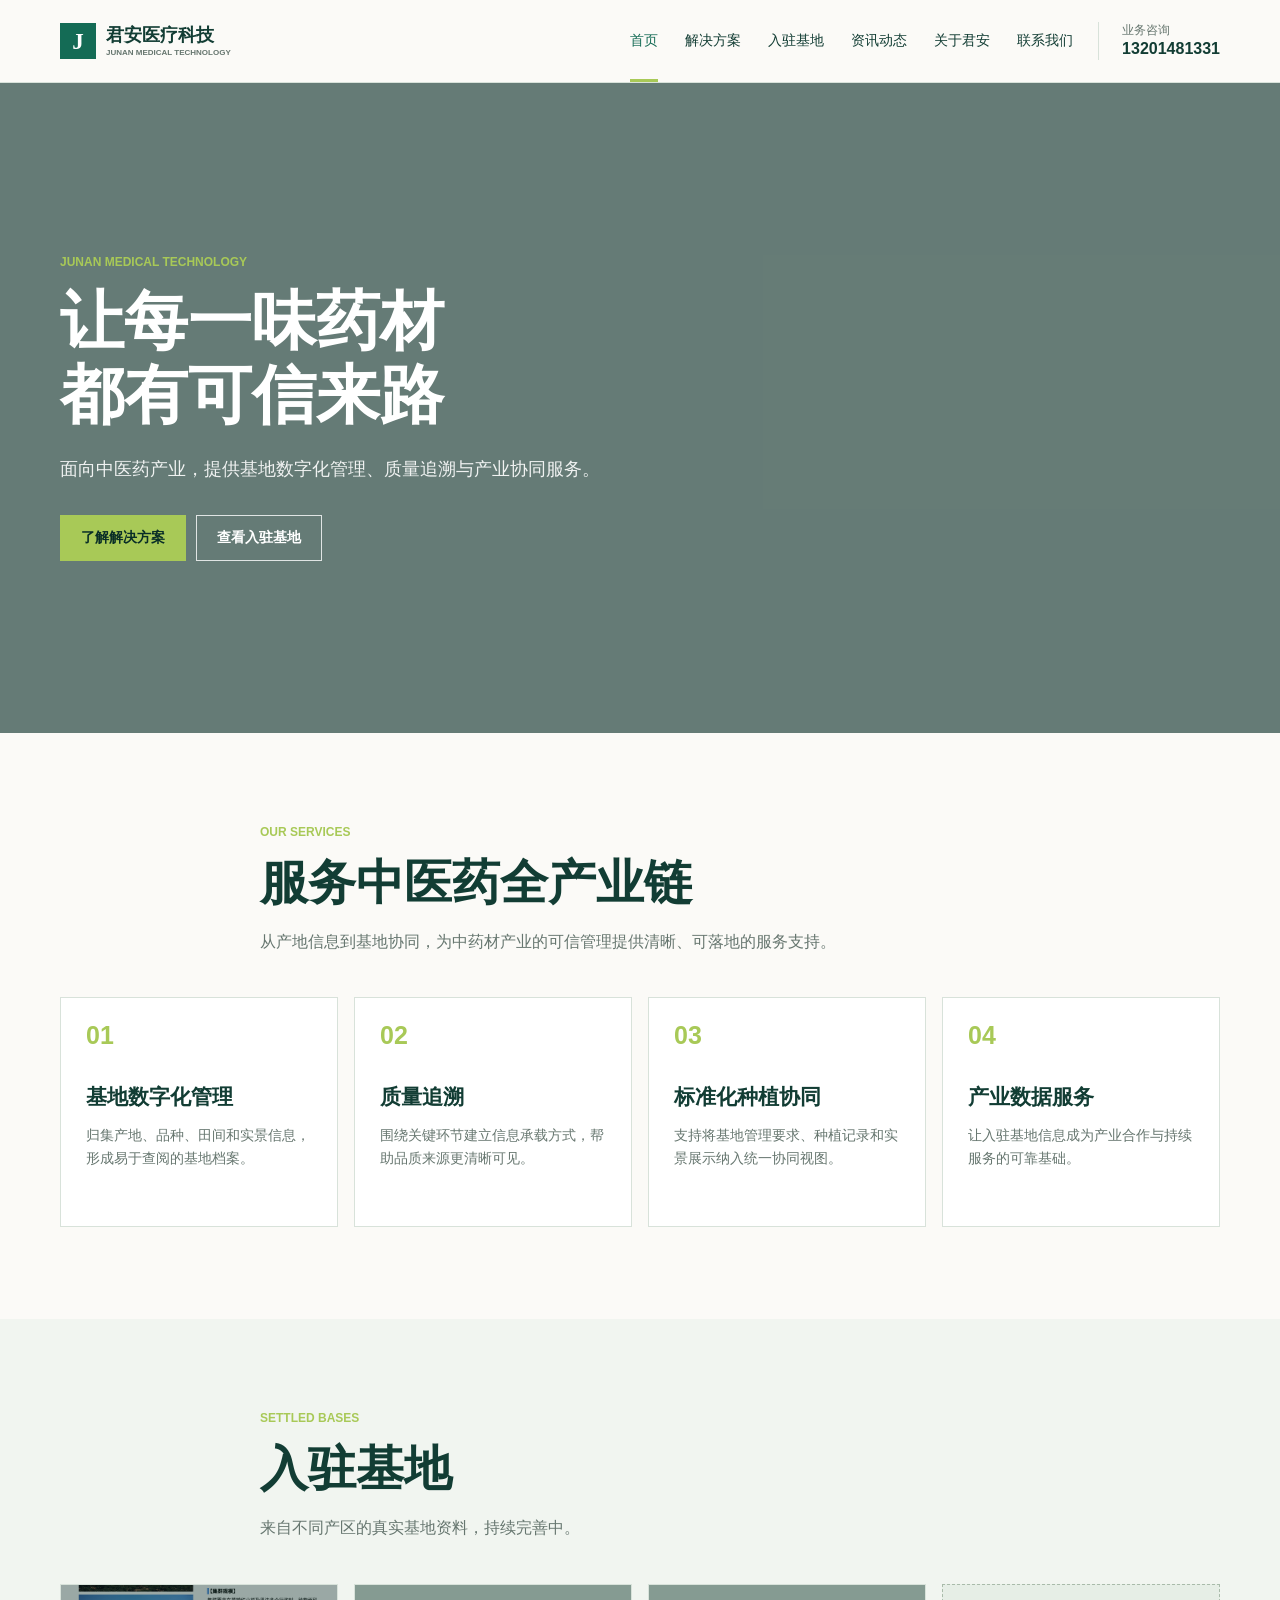
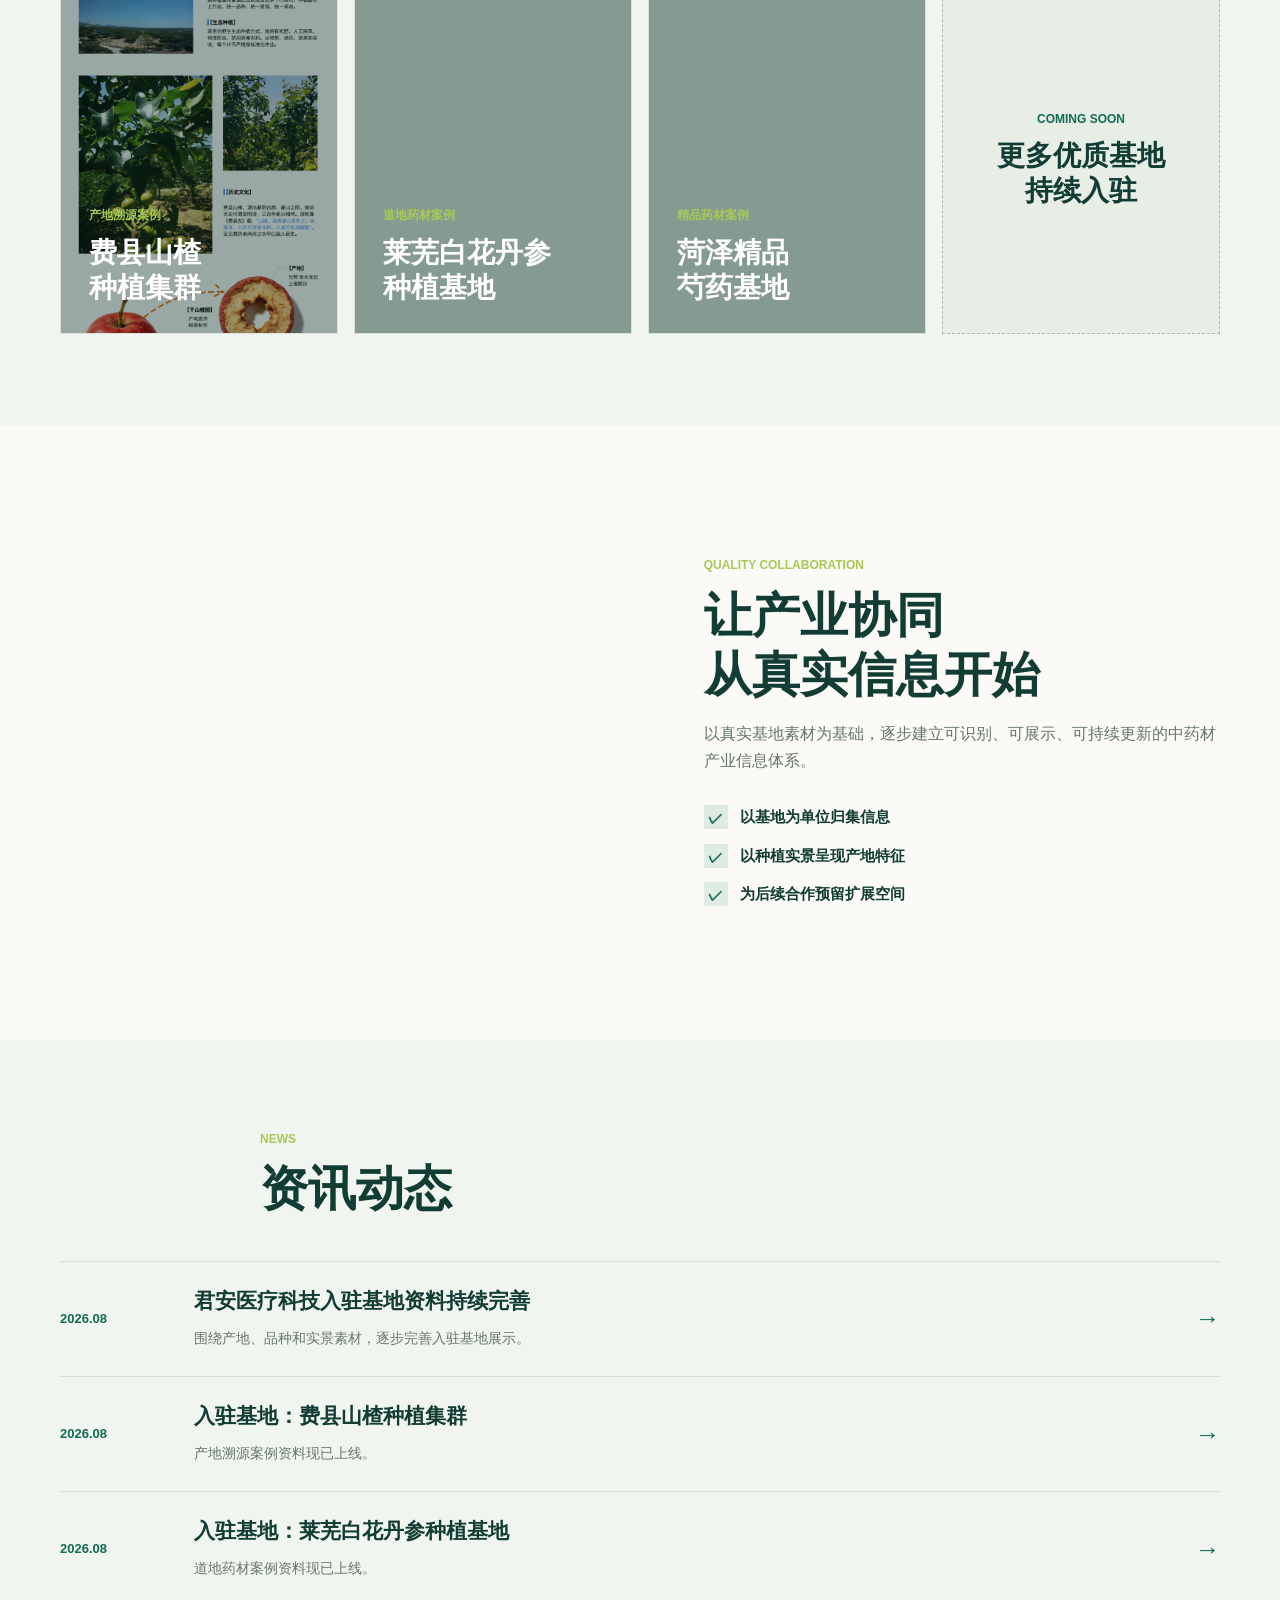
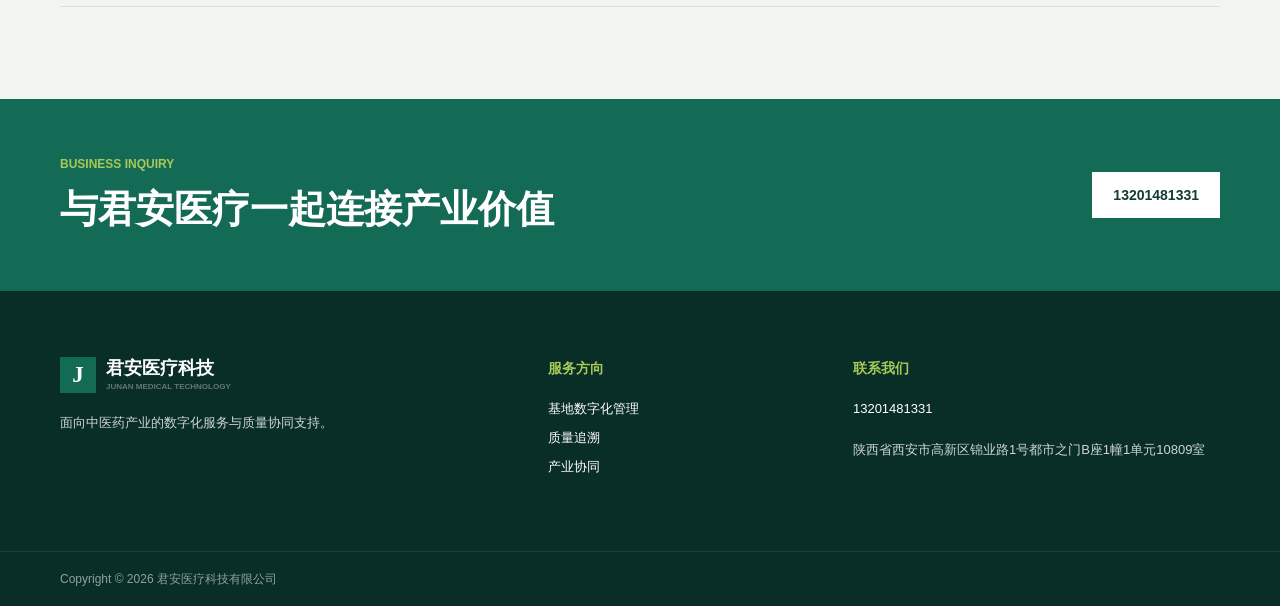
==== index.html @ c00c2ddc "feat: add Junan medical technology website source" ====
<!doctype html><html lang="zh-CN"><head><meta charset="UTF-8"><meta name="viewport" content="width=device-width, initial-scale=1.0"><meta name="description" content="君安医疗科技有限公司，面向中医药产业的数字化服务与质量协同支持。"><title>君安医疗科技有限公司</title><link rel="stylesheet" href="assets/styles.css"><script src="assets/app.js" defer></script></head><body data-page="home"><div data-site-header></div><main><section class="hero"><div class="image-shade"></div><div class="shell hero-content"><p class="eyebrow">JUNAN MEDICAL TECHNOLOGY</p><h1>让每一味药材<br>都有可信来路</h1><p>面向中医药产业，提供基地数字化管理、质量追溯与产业协同服务。</p><a class="button button-primary" href="solutions.html">了解解决方案</a><a class="button button-outline" href="bases.html">查看入驻基地</a></div></section><section class="section"><div class="shell section-heading"><p class="eyebrow">OUR SERVICES</p><h2>服务中医药全产业链</h2><p>从产地信息到基地协同，为中药材产业的可信管理提供清晰、可落地的服务支持。</p></div><div class="shell service-grid"><article class="service-card"><span class="service-number">01</span><h3>基地数字化管理</h3><p>归集产地、品种、田间和实景信息，形成易于查阅的基地档案。</p></article><article class="service-card"><span class="service-number">02</span><h3>质量追溯</h3><p>围绕关键环节建立信息承载方式，帮助品质来源更清晰可见。</p></article><article class="service-card"><span class="service-number">03</span><h3>标准化种植协同</h3><p>支持将基地管理要求、种植记录和实景展示纳入统一协同视图。</p></article><article class="service-card"><span class="service-number">04</span><h3>产业数据服务</h3><p>让入驻基地信息成为产业合作与持续服务的可靠基础。</p></article></div></section><section class="section section-alt"><div class="shell section-heading"><p class="eyebrow">SETTLED BASES</p><h2>入驻基地</h2><p>来自不同产区的真实基地资料，持续完善中。</p></div><div class="shell base-grid"><a class="base-card has-image shanzha" data-base="shanzha" href="base-detail.html?base=shanzha" style="background-image:url('assets/images/shanzha-base.png')"><div class="base-card-content"><p>产地溯源案例</p><h3>费县山楂<br>种植集群</h3></div></a><a class="base-card has-image danshen" data-base="danshen" href="base-detail.html?base=danshen" style="background-image:url('assets/images/danshen-base.png')"><div class="base-card-content"><p>道地药材案例</p><h3>莱芜白花丹参<br>种植基地</h3></div></a><a class="base-card has-image" data-base="peony" href="base-detail.html?base=peony" style="background-image:url('assets/images/peony-base.jpg')"><div class="base-card-content"><p>精品药材案例</p><h3>菏泽精品<br>芍药基地</h3></div></a><a class="base-card pending" data-base="pending" href="base-detail.html?base=pending"><div class="base-card-content"><p>COMING SOON</p><h3>更多优质基地<br>持续入驻</h3></div></a></div></section><section class="section"><div class="shell split"><div class="image-block" role="img" aria-label="莱芜白花丹参种植基地实景"></div><div class="split-content"><p class="eyebrow">QUALITY COLLABORATION</p><h2>让产业协同<br>从真实信息开始</h2><p>以真实基地素材为基础，逐步建立可识别、可展示、可持续更新的中药材产业信息体系。</p><ul class="check-list"><li>以基地为单位归集信息</li><li>以种植实景呈现产地特征</li><li>为后续合作预留扩展空间</li></ul></div></div></section><section class="section section-alt"><div class="shell section-heading"><p class="eyebrow">NEWS</p><h2>资讯动态</h2></div><div class="shell news-list"><a class="news-item" href="news.html"><time class="news-date">2026.08</time><div><h3>君安医疗科技入驻基地资料持续完善</h3><p>围绕产地、品种和实景素材，逐步完善入驻基地展示。</p></div><span class="arrow-link">→</span></a><a class="news-item" href="news.html"><time class="news-date">2026.08</time><div><h3>入驻基地：费县山楂种植集群</h3><p>产地溯源案例资料现已上线。</p></div><span class="arrow-link">→</span></a><a class="news-item" href="news.html"><time class="news-date">2026.08</time><div><h3>入驻基地：莱芜白花丹参种植基地</h3><p>道地药材案例资料现已上线。</p></div><span class="arrow-link">→</span></a></div></section><section class="consult-strip"><div class="shell"><div><p class="eyebrow">BUSINESS INQUIRY</p><h2>与君安医疗一起连接产业价值</h2></div><a class="button button-light" href="tel:13201481331">13201481331</a></div></section></main><div data-site-footer></div><button class="to-top" type="button" aria-label="回到顶部" data-to-top>↑</button></body></html>
---- assets/styles.css ----
:root {
  --ink: #123d34;
  --ink-deep: #092e27;
  --green: #146b55;
  --green-soft: #dfece3;
  --lime: #a8c957;
  --paper: #fbfaf7;
  --mist: #f1f5f0;
  --line: #d8e2da;
  --muted: #66766f;
  --white: #ffffff;
  --shell: 1160px;
}

* {
  box-sizing: border-box;
}

html {
  scroll-behavior: smooth;
}

body {
  margin: 0;
  background: var(--paper);
  color: var(--ink);
  font-family: "Microsoft YaHei", "Noto Sans SC", Arial, sans-serif;
  font-size: 16px;
  line-height: 1.7;
}

body,
button,
a {
  -webkit-font-smoothing: antialiased;
}

a {
  color: inherit;
  text-decoration: none;
}

button {
  font: inherit;
}

img {
  display: block;
  max-width: 100%;
}

.shell {
  width: min(var(--shell), calc(100% - 48px));
  margin: 0 auto;
}

.site-header {
  position: sticky;
  top: 0;
  z-index: 20;
  background: rgba(251, 250, 247, 0.97);
  border-bottom: 1px solid var(--line);
}

.header-inner {
  min-height: 82px;
  display: flex;
  align-items: center;
}

.brand {
  display: inline-flex;
  align-items: center;
  gap: 10px;
  min-width: 220px;
  color: var(--ink);
  font-size: 18px;
  font-weight: 800;
  line-height: 1.15;
}

.brand small {
  display: block;
  margin-top: 4px;
  color: var(--muted);
  font-size: 8px;
  font-weight: 700;
  line-height: 1;
}

.brand-mark {
  width: 36px;
  height: 36px;
  display: inline-grid;
  place-items: center;
  flex: 0 0 auto;
  background: var(--green);
  color: var(--white);
  font-family: Georgia, serif;
  font-size: 23px;
  line-height: 1;
}

.site-nav {
  display: flex;
  align-items: stretch;
  gap: 27px;
  margin-left: auto;
}

.site-nav a {
  position: relative;
  display: inline-flex;
  align-items: center;
  min-height: 82px;
  color: var(--ink);
  font-size: 14px;
  white-space: nowrap;
}

.site-nav a::after {
  content: "";
  position: absolute;
  right: 0;
  bottom: 0;
  left: 0;
  height: 3px;
  background: var(--lime);
  opacity: 0;
}

.site-nav a:hover,
.site-nav a.is-active {
  color: var(--green);
}

.site-nav a.is-active::after {
  opacity: 1;
}

.header-phone {
  margin-left: 25px;
  padding-left: 23px;
  border-left: 1px solid var(--line);
  color: var(--muted);
  font-size: 12px;
  line-height: 1.35;
  white-space: nowrap;
}

.header-phone strong {
  color: var(--ink);
  font-size: 16px;
}

.menu-button {
  display: none;
  width: 42px;
  height: 42px;
  margin-left: auto;
  padding: 9px;
  border: 1px solid var(--line);
  background: var(--paper);
  color: var(--ink);
  cursor: pointer;
}

.menu-button i {
  display: block;
  height: 2px;
  margin: 5px 0;
  background: currentColor;
}

.hero {
  position: relative;
  min-height: 650px;
  display: flex;
  align-items: center;
  overflow: hidden;
  background: url("images/peony-base.jpg") center / cover no-repeat;
  color: var(--white);
}

.hero::before,
.detail-hero::before {
  content: "";
  position: absolute;
  inset: 0;
  background: rgba(7, 45, 37, 0.55);
}

.image-shade {
  position: absolute;
  inset: 0;
  background: rgba(7, 45, 37, 0.14);
  pointer-events: none;
}

.hero-content,
.detail-hero-content {
  position: relative;
  z-index: 1;
}

.hero-content {
  padding: 96px 0;
}

.eyebrow {
  margin: 0 0 13px;
  color: var(--lime);
  font-size: 12px;
  font-weight: 800;
  line-height: 1.3;
}

.hero h1,
.detail-hero h1 {
  max-width: 720px;
  margin: 0;
  color: var(--white);
  font-size: clamp(42px, 5vw, 68px);
  font-weight: 800;
  line-height: 1.16;
}

.hero-content > p:not(.eyebrow),
.detail-hero-content > p:not(.eyebrow) {
  max-width: 630px;
  margin: 22px 0 30px;
  color: rgba(255, 255, 255, 0.9);
  font-size: 18px;
}

.button {
  min-height: 46px;
  display: inline-flex;
  align-items: center;
  justify-content: center;
  padding: 10px 20px;
  border: 1px solid transparent;
  font-size: 14px;
  font-weight: 700;
  line-height: 1.2;
  cursor: pointer;
  transition: transform 160ms ease, background-color 160ms ease, color 160ms ease;
}

.button + .button {
  margin-left: 10px;
}

.button:hover {
  transform: translateY(-2px);
}

.button-primary {
  background: var(--lime);
  border-color: var(--lime);
  color: var(--ink-deep);
}

.button-outline {
  border-color: rgba(255, 255, 255, 0.8);
  color: var(--white);
}

.button-outline:hover {
  background: var(--white);
  color: var(--ink);
}

.button-light {
  background: var(--white);
  color: var(--ink);
}

.section {
  padding: 92px 0;
}

.section-alt {
  background: var(--mist);
}

.section-heading {
  max-width: 760px;
  margin-bottom: 42px;
}

.section-heading h2,
.split-content h2,
.detail-grid h2,
.page-hero h1,
.contact-card h1,
.address-panel h2 {
  margin: 0;
  color: var(--ink);
  font-size: clamp(30px, 4vw, 48px);
  font-weight: 800;
  line-height: 1.22;
}

.section-heading > p:not(.eyebrow),
.split-content > p:not(.eyebrow),
.page-hero p:not(.eyebrow) {
  max-width: 680px;
  margin: 16px 0 0;
  color: var(--muted);
}

.service-grid {
  display: grid;
  grid-template-columns: repeat(4, minmax(0, 1fr));
  gap: 16px;
}

.service-card {
  min-height: 230px;
  padding: 25px;
  border: 1px solid var(--line);
  background: var(--white);
}

.service-card:hover {
  border-color: var(--green);
}

.service-number {
  display: block;
  margin-bottom: 35px;
  color: var(--lime);
  font-size: 25px;
  font-weight: 800;
  line-height: 1;
}

.service-card h3,
.news-item h3,
.solution-row h2 {
  margin: 0;
  color: var(--ink);
  font-size: 21px;
  line-height: 1.35;
}

.service-card p,
.news-item p,
.solution-row > p,
.contact-card > p,
.address-panel > p,
.value-list p {
  margin: 12px 0 0;
  color: var(--muted);
  font-size: 14px;
}

.base-grid {
  display: grid;
  grid-template-columns: repeat(4, minmax(0, 1fr));
  gap: 16px;
}

.base-grid.large {
  grid-template-columns: repeat(2, minmax(0, 1fr));
  gap: 20px;
}

.base-card {
  position: relative;
  min-height: 350px;
  display: flex;
  align-items: flex-end;
  overflow: hidden;
  border: 1px solid var(--line);
  background-color: #dce8df;
  background-position: center;
  background-size: cover;
  color: var(--white);
}

.base-card::before {
  content: "";
  position: absolute;
  inset: 0;
  background: rgba(4, 39, 31, 0.4);
  transition: background-color 160ms ease;
}

.base-card:hover::before {
  background: rgba(4, 39, 31, 0.25);
}

.base-card-content {
  position: relative;
  z-index: 1;
  width: 100%;
  padding: 28px;
}

.base-card-content p {
  margin: 0 0 9px;
  color: var(--lime);
  font-size: 12px;
  font-weight: 800;
}

.base-card-content h3 {
  max-width: 300px;
  margin: 0;
  color: var(--white);
  font-size: 28px;
  line-height: 1.25;
}

.base-card-content .meta {
  margin-top: 12px;
  color: rgba(255, 255, 255, 0.82);
  font-size: 13px;
  font-weight: 400;
}

.base-card.pending {
  align-items: center;
  justify-content: center;
  min-height: 350px;
  border: 1px dashed #a9bbaa;
  background: #e6eee6;
  color: var(--ink);
}

.base-card.pending::before {
  display: none;
}

.base-card.pending .base-card-content {
  text-align: center;
}

.base-card.pending .base-card-content h3 {
  color: var(--ink);
}

.base-card.pending .base-card-content p {
  color: var(--green);
}

.split {
  display: grid;
  grid-template-columns: minmax(0, 1fr) minmax(0, 0.9fr);
  gap: 70px;
  align-items: center;
}

.image-block {
  min-height: 430px;
  background: url("images/danshen-base.png") center / cover no-repeat;
}

.split-content {
  max-width: 520px;
}

.check-list {
  display: grid;
  gap: 13px;
  margin: 30px 0 0;
  padding: 0;
  list-style: none;
  color: var(--ink);
  font-size: 15px;
  font-weight: 700;
}

.check-list li {
  display: flex;
  align-items: center;
  gap: 12px;
}

.check-list li::before {
  content: "✓";
  width: 24px;
  height: 24px;
  display: inline-grid;
  place-items: center;
  flex: 0 0 auto;
  background: var(--green-soft);
  color: var(--green);
  font-weight: 800;
}

.news-list {
  display: grid;
}

.news-item {
  display: grid;
  grid-template-columns: 110px minmax(0, 1fr) 30px;
  gap: 24px;
  align-items: center;
  padding: 25px 0;
  border-top: 1px solid var(--line);
}

.news-item:last-child {
  border-bottom: 1px solid var(--line);
}

.news-date {
  color: var(--green);
  font-size: 13px;
  font-weight: 800;
}

.arrow-link {
  color: var(--green);
  font-size: 25px;
  line-height: 1;
  text-align: right;
}

.consult-strip {
  padding: 58px 0;
  background: var(--green);
  color: var(--white);
}

.consult-strip .shell {
  display: flex;
  align-items: center;
  justify-content: space-between;
  gap: 28px;
}

.consult-strip h2 {
  margin: 0;
  color: var(--white);
  font-size: clamp(28px, 3vw, 42px);
  line-height: 1.25;
}

.consult-strip .eyebrow {
  margin-bottom: 12px;
}

.site-footer {
  background: var(--ink-deep);
  color: rgba(255, 255, 255, 0.8);
}

.footer-grid {
  display: grid;
  grid-template-columns: 1.4fr 0.8fr 1.2fr;
  gap: 60px;
  padding: 66px 0;
}

.footer-brand {
  color: var(--white);
}

.footer-grid > div > p {
  max-width: 370px;
  margin: 19px 0 0;
  font-size: 13px;
}

.footer-grid h3 {
  margin: 0 0 17px;
  color: var(--lime);
  font-size: 14px;
}

.footer-grid a:not(.brand) {
  display: block;
  margin: 7px 0;
  color: var(--white);
  font-size: 13px;
}

.footer-grid p {
  margin: 10px 0 0;
  font-size: 13px;
}

.footer-bottom {
  padding: 17px 0;
  border-top: 1px solid rgba(255, 255, 255, 0.08);
  color: rgba(255, 255, 255, 0.55);
  font-size: 12px;
}

.page-hero {
  padding: 106px 0 96px;
  background: var(--mist);
}

.page-hero h1 {
  max-width: 760px;
}

.filter-row {
  display: flex;
  flex-wrap: wrap;
  gap: 9px;
  margin-bottom: 30px;
}

.filter-row button {
  min-height: 38px;
  padding: 7px 15px;
  border: 1px solid var(--line);
  background: var(--white);
  color: var(--muted);
  font-size: 13px;
  cursor: pointer;
}

.filter-row button.is-active {
  border-color: var(--green);
  background: var(--green);
  color: var(--white);
}

.filter-row button:disabled {
  cursor: default;
  opacity: 0.65;
}

.solution-row {
  display: grid;
  grid-template-columns: 70px minmax(230px, 0.8fr) minmax(0, 1.2fr);
  gap: 28px;
  align-items: start;
  padding: 27px 0;
  border-top: 1px solid var(--line);
}

.solution-row:last-child {
  border-bottom: 1px solid var(--line);
}

.solution-row > span {
  color: var(--lime);
  font-size: 25px;
  font-weight: 800;
  line-height: 1.35;
}

.solution-row h2 {
  font-size: 24px;
}

.solution-row > p {
  margin: 0;
}

.detail-hero {
  position: relative;
  min-height: 500px;
  display: flex;
  align-items: center;
  overflow: hidden;
  background-position: center;
  background-size: cover;
  color: var(--white);
}

.detail-hero-content {
  padding: 95px 0;
}

.detail-hero-content > p:not(.eyebrow) {
  max-width: 780px;
}

.detail-grid {
  display: grid;
  grid-template-columns: minmax(0, 1fr) 330px;
  gap: 70px;
  align-items: start;
}

.detail-grid .lead {
  max-width: 690px;
  margin: 22px 0 0;
  color: var(--muted);
  font-size: 18px;
}

.tag-row {
  display: flex;
  flex-wrap: wrap;
  gap: 9px;
  margin-top: 29px;
}

.tag-row span {
  padding: 5px 12px;
  background: var(--green-soft);
  color: var(--green);
  font-size: 13px;
}

.fact-panel {
  padding: 30px;
  background: var(--ink);
  color: var(--white);
}

.fact-panel strong {
  display: block;
  padding-bottom: 16px;
  border-bottom: 1px solid rgba(255, 255, 255, 0.25);
  font-size: 19px;
}

.fact-panel p {
  margin: 0;
  padding: 15px 0;
  border-bottom: 1px solid rgba(255, 255, 255, 0.2);
  color: rgba(255, 255, 255, 0.86);
  font-size: 14px;
}

.gallery {
  display: grid;
  grid-template-columns: repeat(2, minmax(0, 1fr));
  gap: 18px;
}

.gallery img {
  width: 100%;
  height: 440px;
  object-fit: cover;
}

.empty-state {
  min-height: 560px;
  display: grid;
  align-content: center;
  justify-items: start;
  padding: 90px max(24px, calc((100% - var(--shell)) / 2));
  background: var(--mist);
}

.empty-state h1 {
  margin: 0;
  color: var(--ink);
  font-size: clamp(34px, 5vw, 56px);
  line-height: 1.2;
}

.empty-state > p:not(.eyebrow) {
  margin: 18px 0 27px;
  color: var(--muted);
}

.about-grid {
  display: grid;
  grid-template-columns: minmax(0, 1fr) minmax(0, 0.9fr);
  gap: 90px;
  align-items: start;
}

.statement {
  max-width: 610px;
  margin: 24px 0 0;
  color: var(--ink);
  font-size: clamp(28px, 3vw, 43px);
  font-weight: 800;
  line-height: 1.35;
}

.value-list {
  display: grid;
  gap: 21px;
}

.value-list > div {
  display: grid;
  grid-template-columns: 60px minmax(0, 1fr);
  gap: 19px;
  align-items: start;
  padding-bottom: 21px;
  border-bottom: 1px solid var(--line);
}

.value-list span {
  color: var(--green);
  font-size: 18px;
  font-weight: 800;
}

.value-list p {
  margin: 0;
}

.contact-layout {
  display: grid;
  grid-template-columns: minmax(0, 0.9fr) minmax(0, 1.1fr);
  gap: 22px;
}

.contact-card,
.address-panel {
  min-height: 315px;
  padding: 38px;
  border: 1px solid var(--line);
}

.contact-card {
  background: var(--green);
  color: var(--white);
}

.contact-card h1 {
  color: var(--white);
}

.contact-card > p:not(.eyebrow) {
  color: rgba(255, 255, 255, 0.85);
}

.contact-card > a {
  display: inline-block;
  margin-top: 29px;
  color: var(--lime);
  font-size: 28px;
  font-weight: 800;
}

.address-panel {
  background: var(--white);
}

.address-panel > p {
  max-width: 510px;
  margin-top: 25px;
  font-size: 18px;
}

.to-top {
  position: fixed;
  right: 24px;
  bottom: 24px;
  z-index: 15;
  width: 42px;
  height: 42px;
  display: grid;
  place-items: center;
  border: 1px solid var(--green);
  background: var(--white);
  color: var(--green);
  font-size: 21px;
  cursor: pointer;
  opacity: 0;
  pointer-events: none;
  transform: translateY(8px);
  transition: opacity 160ms ease, transform 160ms ease;
}

.to-top.is-visible {
  opacity: 1;
  pointer-events: auto;
  transform: translateY(0);
}

@media (max-width: 1050px) {
  .site-nav {
    gap: 15px;
  }

  .header-phone {
    margin-left: 15px;
    padding-left: 15px;
  }

  .service-grid,
  .base-grid {
    grid-template-columns: repeat(2, minmax(0, 1fr));
  }
}

@media (max-width: 820px) {
  .shell {
    width: min(var(--shell), calc(100% - 32px));
  }

  .header-inner {
    min-height: 70px;
  }

  .brand {
    min-width: 0;
    font-size: 16px;
  }

  .brand-mark {
    width: 34px;
    height: 34px;
  }

  .menu-button {
    display: block;
  }

  .site-nav {
    position: absolute;
    top: 100%;
    right: 16px;
    left: 16px;
    display: none;
    margin: 0;
    padding: 8px 18px;
    border: 1px solid var(--line);
    background: var(--paper);
    box-shadow: 0 12px 28px rgba(8, 45, 36, 0.12);
  }

  .site-nav.is-open {
    display: grid;
  }

  .site-nav a {
    min-height: 47px;
    border-bottom: 1px solid var(--line);
  }

  .site-nav a:last-child {
    border-bottom: 0;
  }

  .site-nav a::after {
    right: auto;
    bottom: 0;
    width: 35px;
  }

  .header-phone {
    display: none;
  }

  .hero {
    min-height: 600px;
  }

  .hero-content,
  .detail-hero-content {
    padding: 80px 0;
  }

  .split,
  .about-grid,
  .contact-layout,
  .detail-grid {
    grid-template-columns: 1fr;
    gap: 36px;
  }

  .detail-grid {
    gap: 28px;
  }

  .split-content {
    max-width: none;
  }

  .image-block {
    min-height: 330px;
    order: -1;
  }

  .about-grid .value-list {
    max-width: 650px;
  }

  .solution-row {
    grid-template-columns: 55px minmax(0, 1fr);
    gap: 15px;
  }

  .solution-row > p {
    grid-column: 2;
    margin-top: -5px;
  }

  .footer-grid {
    grid-template-columns: repeat(2, minmax(0, 1fr));
    gap: 36px;
  }

  .footer-grid > div:first-child {
    grid-column: 1 / -1;
  }
}

@media (max-width: 600px) {
  .section {
    padding: 68px 0;
  }

  .hero h1,
  .detail-hero h1 {
    font-size: 42px;
  }

  .hero-content > p:not(.eyebrow),
  .detail-hero-content > p:not(.eyebrow) {
    font-size: 16px;
  }

  .button {
    width: 100%;
  }

  .button + .button {
    margin-top: 10px;
    margin-left: 0;
  }

  .service-grid,
  .base-grid,
  .base-grid.large,
  .gallery {
    grid-template-columns: 1fr;
  }

  .base-card,
  .base-card.pending {
    min-height: 300px;
  }

  .base-card-content h3 {
    font-size: 25px;
  }

  .news-item {
    grid-template-columns: 76px minmax(0, 1fr) 20px;
    gap: 12px;
    align-items: start;
  }

  .news-item h3 {
    font-size: 17px;
  }

  .arrow-link {
    font-size: 20px;
  }

  .consult-strip .shell {
    align-items: stretch;
    flex-direction: column;
  }

  .footer-grid {
    grid-template-columns: 1fr;
  }

  .footer-grid > div:first-child {
    grid-column: auto;
  }

  .page-hero {
    padding: 75px 0 68px;
  }

  .solution-row {
    grid-template-columns: 42px minmax(0, 1fr);
  }

  .solution-row > span {
    font-size: 20px;
  }

  .solution-row h2 {
    font-size: 20px;
  }

  .gallery img {
    height: 320px;
  }

  .empty-state {
    min-height: 460px;
    padding: 70px 16px;
  }

  .contact-card,
  .address-panel {
    min-height: 0;
    padding: 28px;
  }

  .contact-card > a {
    font-size: 24px;
  }
}
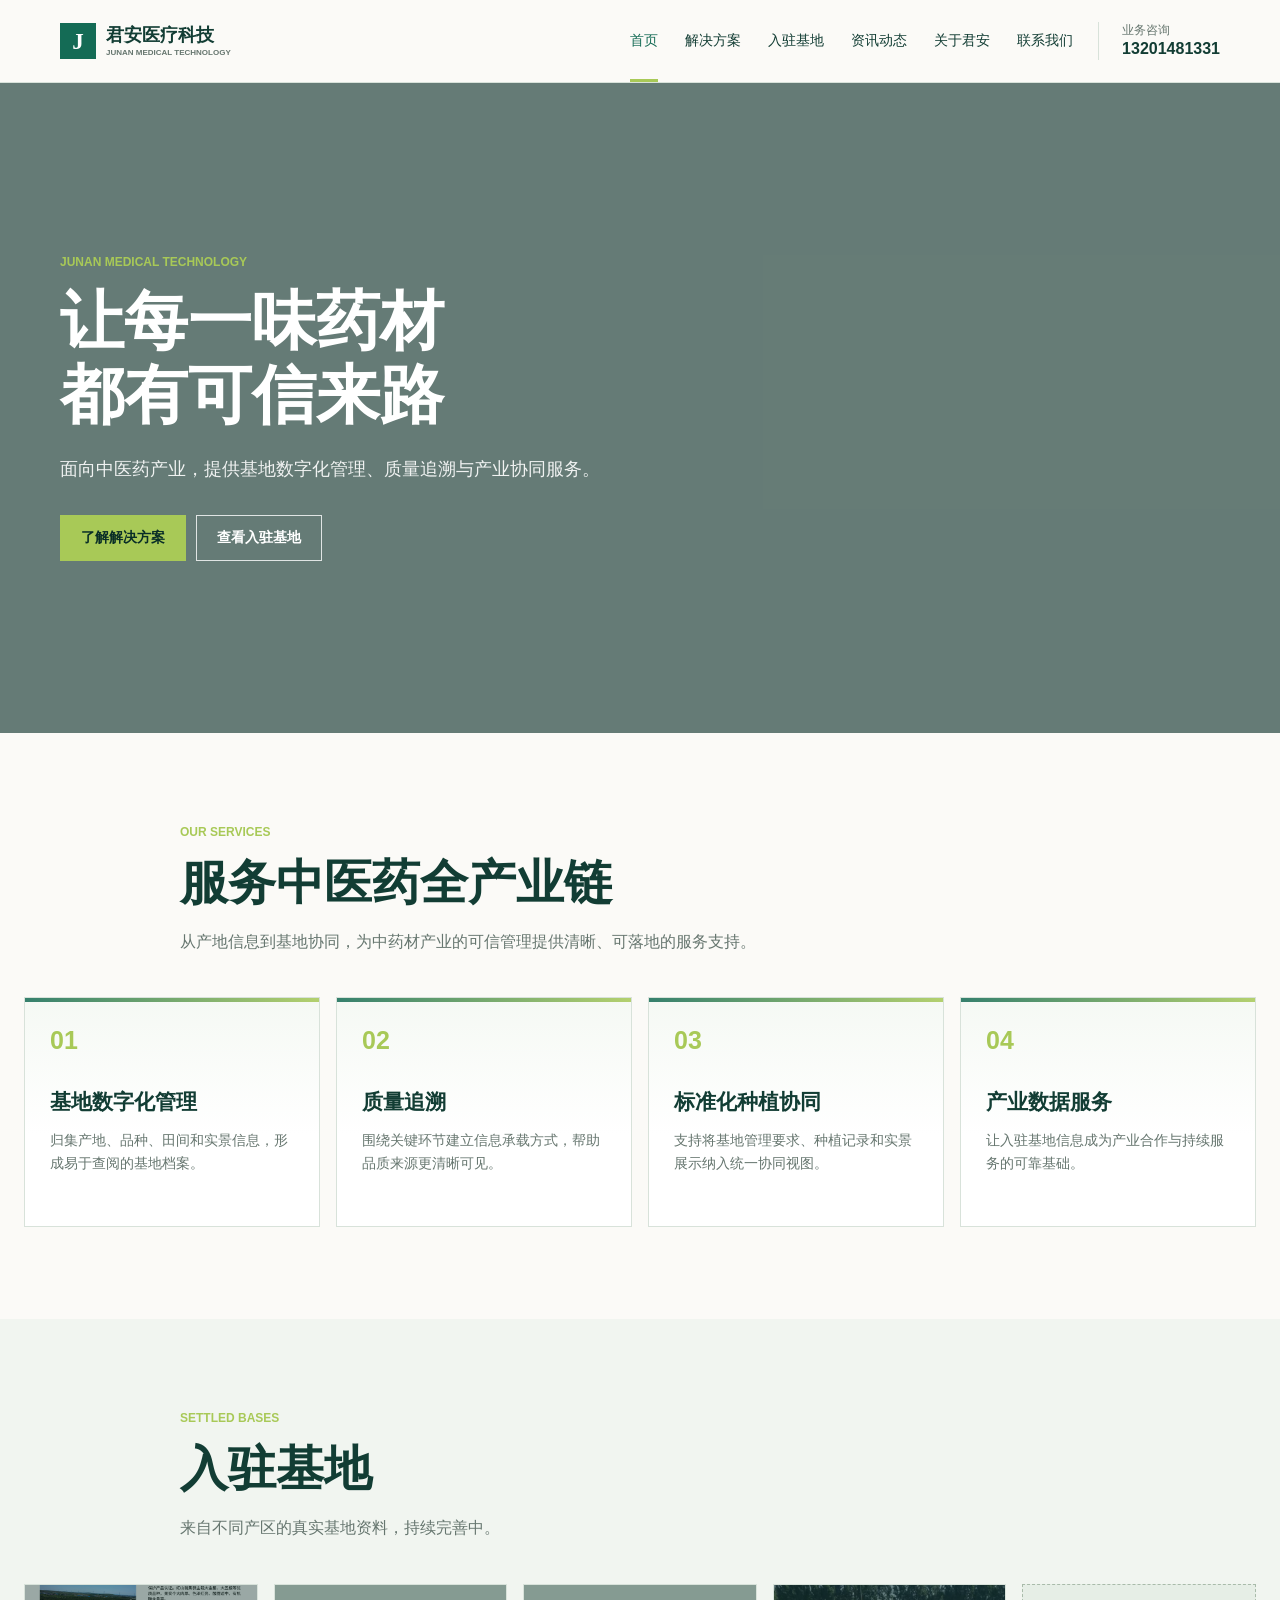
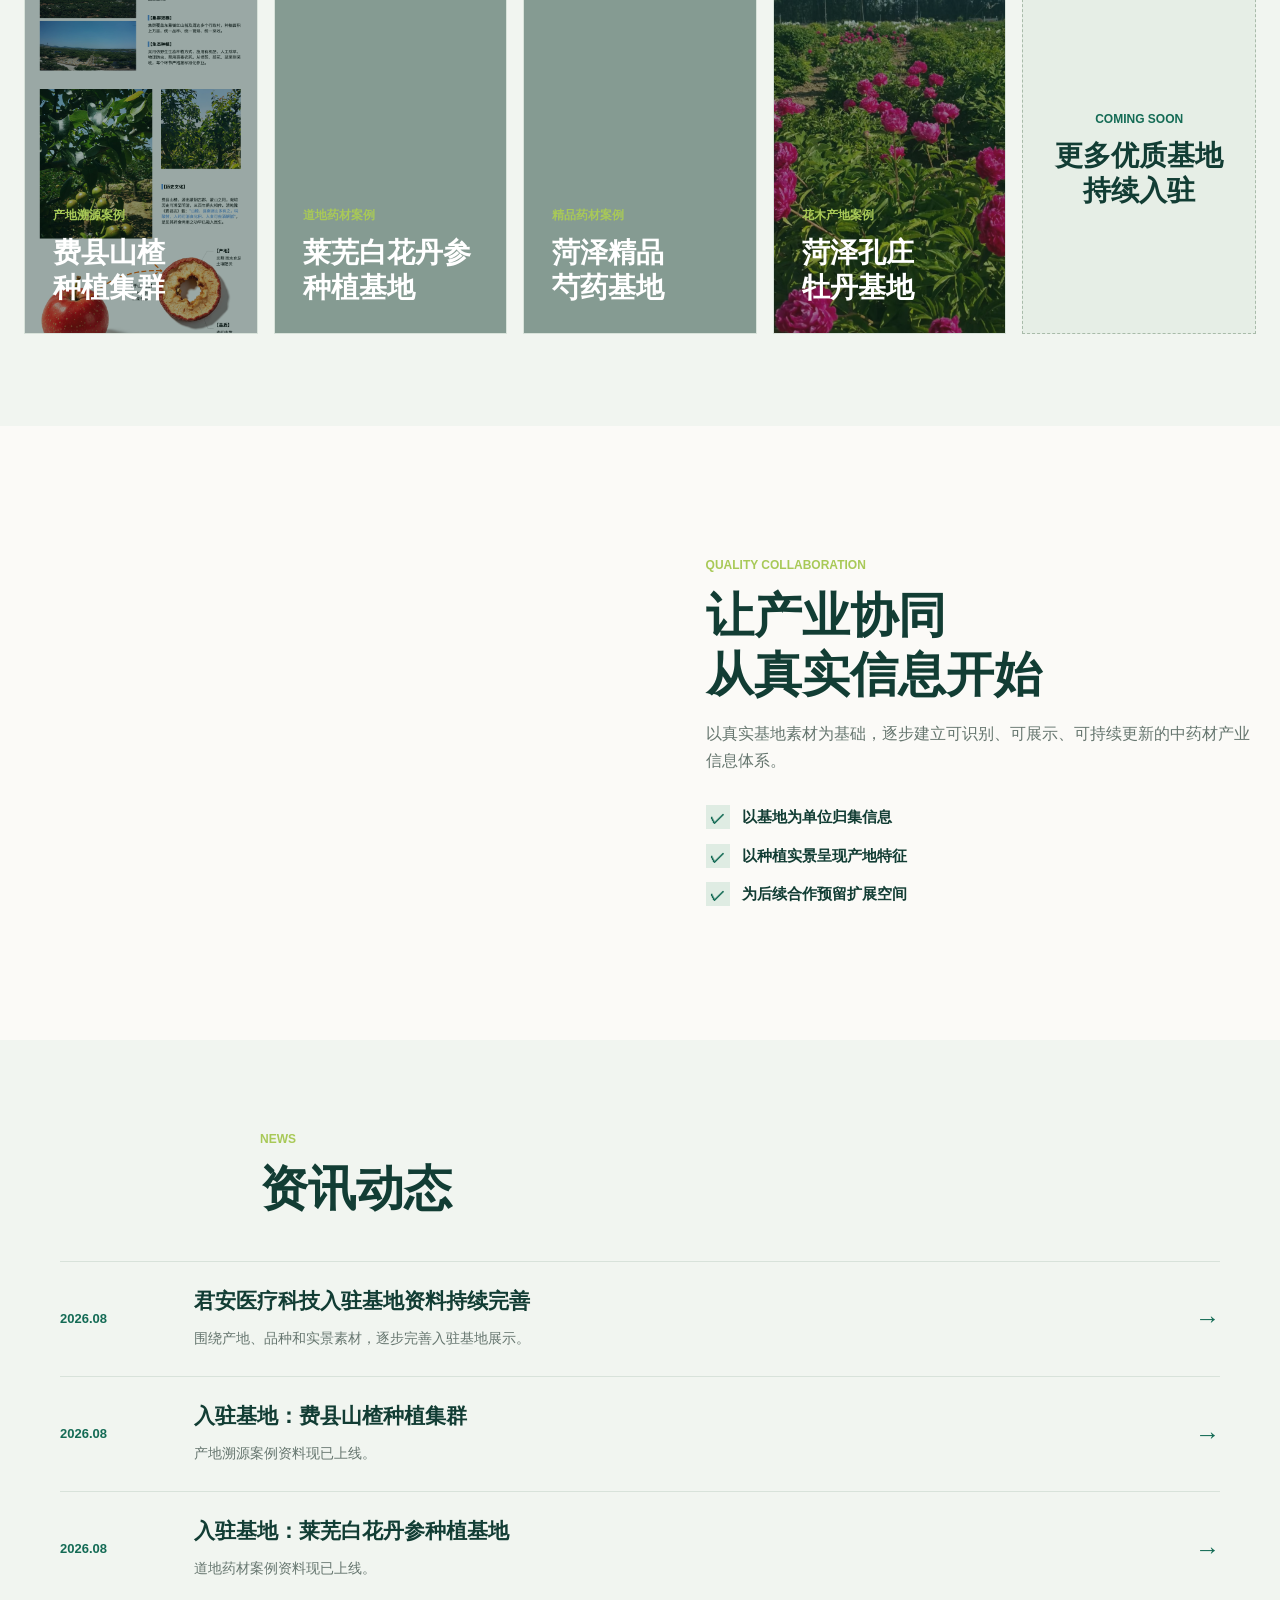
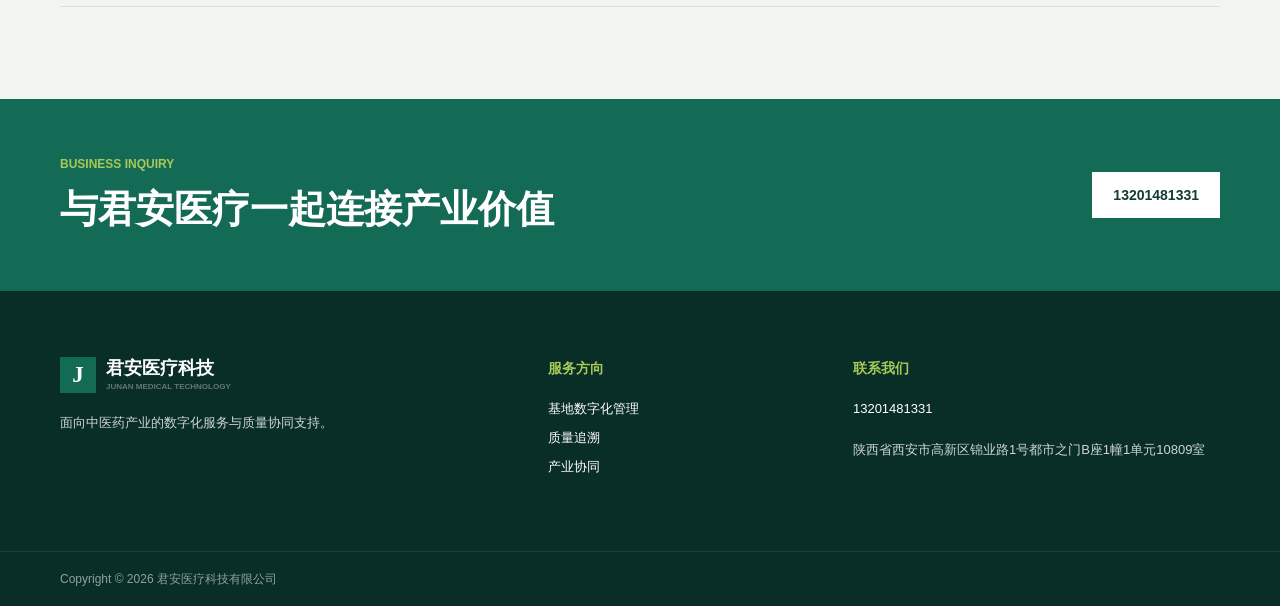
==== commit f76d9c89: "feat: enrich base data and refine section visuals - Add 12 base images (3 per base) and per-base gal" ====
--- a/index.html
+++ b/index.html
@@ -1 +1 @@
-<!doctype html><html lang="zh-CN"><head><meta charset="UTF-8"><meta name="viewport" content="width=device-width, initial-scale=1.0"><meta name="description" content="君安医疗科技有限公司，面向中医药产业的数字化服务与质量协同支持。"><title>君安医疗科技有限公司</title><link rel="stylesheet" href="assets/styles.css"><script src="assets/app.js" defer></script></head><body data-page="home"><div data-site-header></div><main><section class="hero"><div class="image-shade"></div><div class="shell hero-content"><p class="eyebrow">JUNAN MEDICAL TECHNOLOGY</p><h1>让每一味药材<br>都有可信来路</h1><p>面向中医药产业，提供基地数字化管理、质量追溯与产业协同服务。</p><a class="button button-primary" href="solutions.html">了解解决方案</a><a class="button button-outline" href="bases.html">查看入驻基地</a></div></section><section class="section"><div class="shell section-heading"><p class="eyebrow">OUR SERVICES</p><h2>服务中医药全产业链</h2><p>从产地信息到基地协同，为中药材产业的可信管理提供清晰、可落地的服务支持。</p></div><div class="shell service-grid"><article class="service-card"><span class="service-number">01</span><h3>基地数字化管理</h3><p>归集产地、品种、田间和实景信息，形成易于查阅的基地档案。</p></article><article class="service-card"><span class="service-number">02</span><h3>质量追溯</h3><p>围绕关键环节建立信息承载方式，帮助品质来源更清晰可见。</p></article><article class="service-card"><span class="service-number">03</span><h3>标准化种植协同</h3><p>支持将基地管理要求、种植记录和实景展示纳入统一协同视图。</p></article><article class="service-card"><span class="service-number">04</span><h3>产业数据服务</h3><p>让入驻基地信息成为产业合作与持续服务的可靠基础。</p></article></div></section><section class="section section-alt"><div class="shell section-heading"><p class="eyebrow">SETTLED BASES</p><h2>入驻基地</h2><p>来自不同产区的真实基地资料，持续完善中。</p></div><div class="shell base-grid"><a class="base-card has-image shanzha" data-base="shanzha" href="base-detail.html?base=shanzha" style="background-image:url('assets/images/shanzha-base.png')"><div class="base-card-content"><p>产地溯源案例</p><h3>费县山楂<br>种植集群</h3></div></a><a class="base-card has-image danshen" data-base="danshen" href="base-detail.html?base=danshen" style="background-image:url('assets/images/danshen-base.png')"><div class="base-card-content"><p>道地药材案例</p><h3>莱芜白花丹参<br>种植基地</h3></div></a><a class="base-card has-image" data-base="peony" href="base-detail.html?base=peony" style="background-image:url('assets/images/peony-base.jpg')"><div class="base-card-content"><p>精品药材案例</p><h3>菏泽精品<br>芍药基地</h3></div></a><a class="base-card pending" data-base="pending" href="base-detail.html?base=pending"><div class="base-card-content"><p>COMING SOON</p><h3>更多优质基地<br>持续入驻</h3></div></a></div></section><section class="section"><div class="shell split"><div class="image-block" role="img" aria-label="莱芜白花丹参种植基地实景"></div><div class="split-content"><p class="eyebrow">QUALITY COLLABORATION</p><h2>让产业协同<br>从真实信息开始</h2><p>以真实基地素材为基础，逐步建立可识别、可展示、可持续更新的中药材产业信息体系。</p><ul class="check-list"><li>以基地为单位归集信息</li><li>以种植实景呈现产地特征</li><li>为后续合作预留扩展空间</li></ul></div></div></section><section class="section section-alt"><div class="shell section-heading"><p class="eyebrow">NEWS</p><h2>资讯动态</h2></div><div class="shell news-list"><a class="news-item" href="news.html"><time class="news-date">2026.08</time><div><h3>君安医疗科技入驻基地资料持续完善</h3><p>围绕产地、品种和实景素材，逐步完善入驻基地展示。</p></div><span class="arrow-link">→</span></a><a class="news-item" href="news.html"><time class="news-date">2026.08</time><div><h3>入驻基地：费县山楂种植集群</h3><p>产地溯源案例资料现已上线。</p></div><span class="arrow-link">→</span></a><a class="news-item" href="news.html"><time class="news-date">2026.08</time><div><h3>入驻基地：莱芜白花丹参种植基地</h3><p>道地药材案例资料现已上线。</p></div><span class="arrow-link">→</span></a></div></section><section class="consult-strip"><div class="shell"><div><p class="eyebrow">BUSINESS INQUIRY</p><h2>与君安医疗一起连接产业价值</h2></div><a class="button button-light" href="tel:13201481331">13201481331</a></div></section></main><div data-site-footer></div><button class="to-top" type="button" aria-label="回到顶部" data-to-top>↑</button></body></html>
+<!doctype html><html lang="zh-CN"><head><meta charset="UTF-8"><meta name="viewport" content="width=device-width, initial-scale=1.0"><meta name="description" content="君安医疗科技有限公司，面向中医药产业的数字化服务与质量协同支持。"><title>君安医疗科技有限公司</title><link rel="stylesheet" href="assets/styles.css"><script src="assets/app.js" defer></script></head><body data-page="home"><div data-site-header></div><main><section class="hero"><div class="image-shade"></div><div class="shell hero-content"><p class="eyebrow">JUNAN MEDICAL TECHNOLOGY</p><h1>让每一味药材<br>都有可信来路</h1><p>面向中医药产业，提供基地数字化管理、质量追溯与产业协同服务。</p><a class="button button-primary" href="solutions.html">了解解决方案</a><a class="button button-outline" href="bases.html">查看入驻基地</a></div></section><section class="section section-wide"><div class="shell section-heading"><p class="eyebrow">OUR SERVICES</p><h2>服务中医药全产业链</h2><p>从产地信息到基地协同，为中药材产业的可信管理提供清晰、可落地的服务支持。</p></div><div class="shell service-grid"><article class="service-card"><span class="service-number">01</span><h3>基地数字化管理</h3><p>归集产地、品种、田间和实景信息，形成易于查阅的基地档案。</p></article><article class="service-card"><span class="service-number">02</span><h3>质量追溯</h3><p>围绕关键环节建立信息承载方式，帮助品质来源更清晰可见。</p></article><article class="service-card"><span class="service-number">03</span><h3>标准化种植协同</h3><p>支持将基地管理要求、种植记录和实景展示纳入统一协同视图。</p></article><article class="service-card"><span class="service-number">04</span><h3>产业数据服务</h3><p>让入驻基地信息成为产业合作与持续服务的可靠基础。</p></article></div></section><section class="section section-alt section-wide"><div class="shell section-heading"><p class="eyebrow">SETTLED BASES</p><h2>入驻基地</h2><p>来自不同产区的真实基地资料，持续完善中。</p></div><div class="shell base-grid"><a class="base-card has-image shanzha" data-base="shanzha" href="base-detail.html?base=shanzha" style="background-image:url('assets/images/shanzha-base.png')"><div class="base-card-content"><p>产地溯源案例</p><h3>费县山楂<br>种植集群</h3></div></a><a class="base-card has-image danshen" data-base="danshen" href="base-detail.html?base=danshen" style="background-image:url('assets/images/danshen-base.png')"><div class="base-card-content"><p>道地药材案例</p><h3>莱芜白花丹参<br>种植基地</h3></div></a><a class="base-card has-image" data-base="peony" href="base-detail.html?base=peony" style="background-image:url('assets/images/peony-base.jpg')"><div class="base-card-content"><p>精品药材案例</p><h3>菏泽精品<br>芍药基地</h3></div></a><a class="base-card has-image mudan" data-base="mudan" href="base-detail.html?base=mudan" style="background-image:url('assets/images/mudan-base.jpg')"><div class="base-card-content"><p>花木产地案例</p><h3>菏泽孔庄<br>牡丹基地</h3></div></a><a class="base-card pending" data-base="pending" href="base-detail.html?base=pending"><div class="base-card-content"><p>COMING SOON</p><h3>更多优质基地<br>持续入驻</h3></div></a></div></section><section class="section section-wide"><div class="shell split"><div class="image-block" role="img" aria-label="莱芜白花丹参种植基地实景"></div><div class="split-content"><p class="eyebrow">QUALITY COLLABORATION</p><h2>让产业协同<br>从真实信息开始</h2><p>以真实基地素材为基础，逐步建立可识别、可展示、可持续更新的中药材产业信息体系。</p><ul class="check-list"><li>以基地为单位归集信息</li><li>以种植实景呈现产地特征</li><li>为后续合作预留扩展空间</li></ul></div></div></section><section class="section section-alt"><div class="shell section-heading"><p class="eyebrow">NEWS</p><h2>资讯动态</h2></div><div class="shell news-list"><a class="news-item" href="news.html"><time class="news-date">2026.08</time><div><h3>君安医疗科技入驻基地资料持续完善</h3><p>围绕产地、品种和实景素材，逐步完善入驻基地展示。</p></div><span class="arrow-link">→</span></a><a class="news-item" href="news.html"><time class="news-date">2026.08</time><div><h3>入驻基地：费县山楂种植集群</h3><p>产地溯源案例资料现已上线。</p></div><span class="arrow-link">→</span></a><a class="news-item" href="news.html"><time class="news-date">2026.08</time><div><h3>入驻基地：莱芜白花丹参种植基地</h3><p>道地药材案例资料现已上线。</p></div><span class="arrow-link">→</span></a></div></section><section class="consult-strip"><div class="shell"><div><p class="eyebrow">BUSINESS INQUIRY</p><h2>与君安医疗一起连接产业价值</h2></div><a class="button button-light" href="tel:13201481331">13201481331</a></div></section></main><div data-site-footer></div><button class="to-top" type="button" aria-label="回到顶部" data-to-top>↑</button></body></html>
--- a/assets/styles.css
+++ b/assets/styles.css
@@ -10,6 +10,7 @@
   --muted: #66766f;
   --white: #ffffff;
   --shell: 1160px;
+  --shell-wide: 1360px;
 }
 
 * {
@@ -317,14 +318,35 @@
 }
 
 .service-card {
+  position: relative;
   min-height: 230px;
-  padding: 25px;
+  padding: 30px 25px 25px;
   border: 1px solid var(--line);
-  background: var(--white);
+  background: linear-gradient(180deg, #f5f9f4 0%, var(--white) 60%);
+  transition: transform 220ms ease, box-shadow 220ms ease, border-color 220ms ease;
+  overflow: hidden;
+}
+
+.service-card::before {
+  content: "";
+  position: absolute;
+  top: 0;
+  left: 0;
+  right: 0;
+  height: 4px;
+  background: linear-gradient(90deg, var(--green) 0%, var(--lime) 100%);
+  opacity: 0.85;
+  transition: opacity 220ms ease;
 }
 
 .service-card:hover {
   border-color: var(--green);
+  transform: translateY(-4px);
+  box-shadow: 0 14px 32px rgba(8, 45, 36, 0.14);
+}
+
+.service-card:hover::before {
+  opacity: 1;
 }
 
 .service-number {
@@ -358,7 +380,7 @@
 
 .base-grid {
   display: grid;
-  grid-template-columns: repeat(4, minmax(0, 1fr));
+  grid-template-columns: repeat(5, minmax(0, 1fr));
   gap: 16px;
 }
 
@@ -1099,3 +1121,54 @@
     font-size: 24px;
   }
 }
+
+/* === Gallery placeholder (defensive fallback when base.gallery is empty) === */
+.gallery-placeholder {
+  grid-column: 1 / -1;
+  min-height: 280px;
+  display: flex;
+  flex-direction: column;
+  align-items: center;
+  justify-content: center;
+  gap: 10px;
+  border: 1px dashed var(--line);
+  background: var(--mist);
+  color: var(--muted);
+  text-align: center;
+  padding: 32px;
+}
+
+.gallery-placeholder .eyebrow {
+  margin: 0;
+  color: var(--green);
+}
+
+.gallery-placeholder p:not(.eyebrow) {
+  margin: 0;
+  font-size: 15px;
+}
+
+/* === Pending card as full-width "more coming" banner when trailing (only for .large 2-col grid on bases.html) === */
+.base-grid.large > .base-card.pending:last-child {
+  grid-column: 1 / -1;
+  min-height: 220px;
+}
+
+/* === Wider section variant for selected homepage sections === */
+.section-wide .shell {
+  width: min(var(--shell-wide), calc(100% - 48px));
+}
+
+.section-wide .section-heading {
+  max-width: 920px;
+}
+
+.section-wide .split-content {
+  max-width: 640px;
+}
+
+@media (max-width: 980px) {
+  .section-wide .shell {
+    width: min(var(--shell-wide), calc(100% - 32px));
+  }
+}
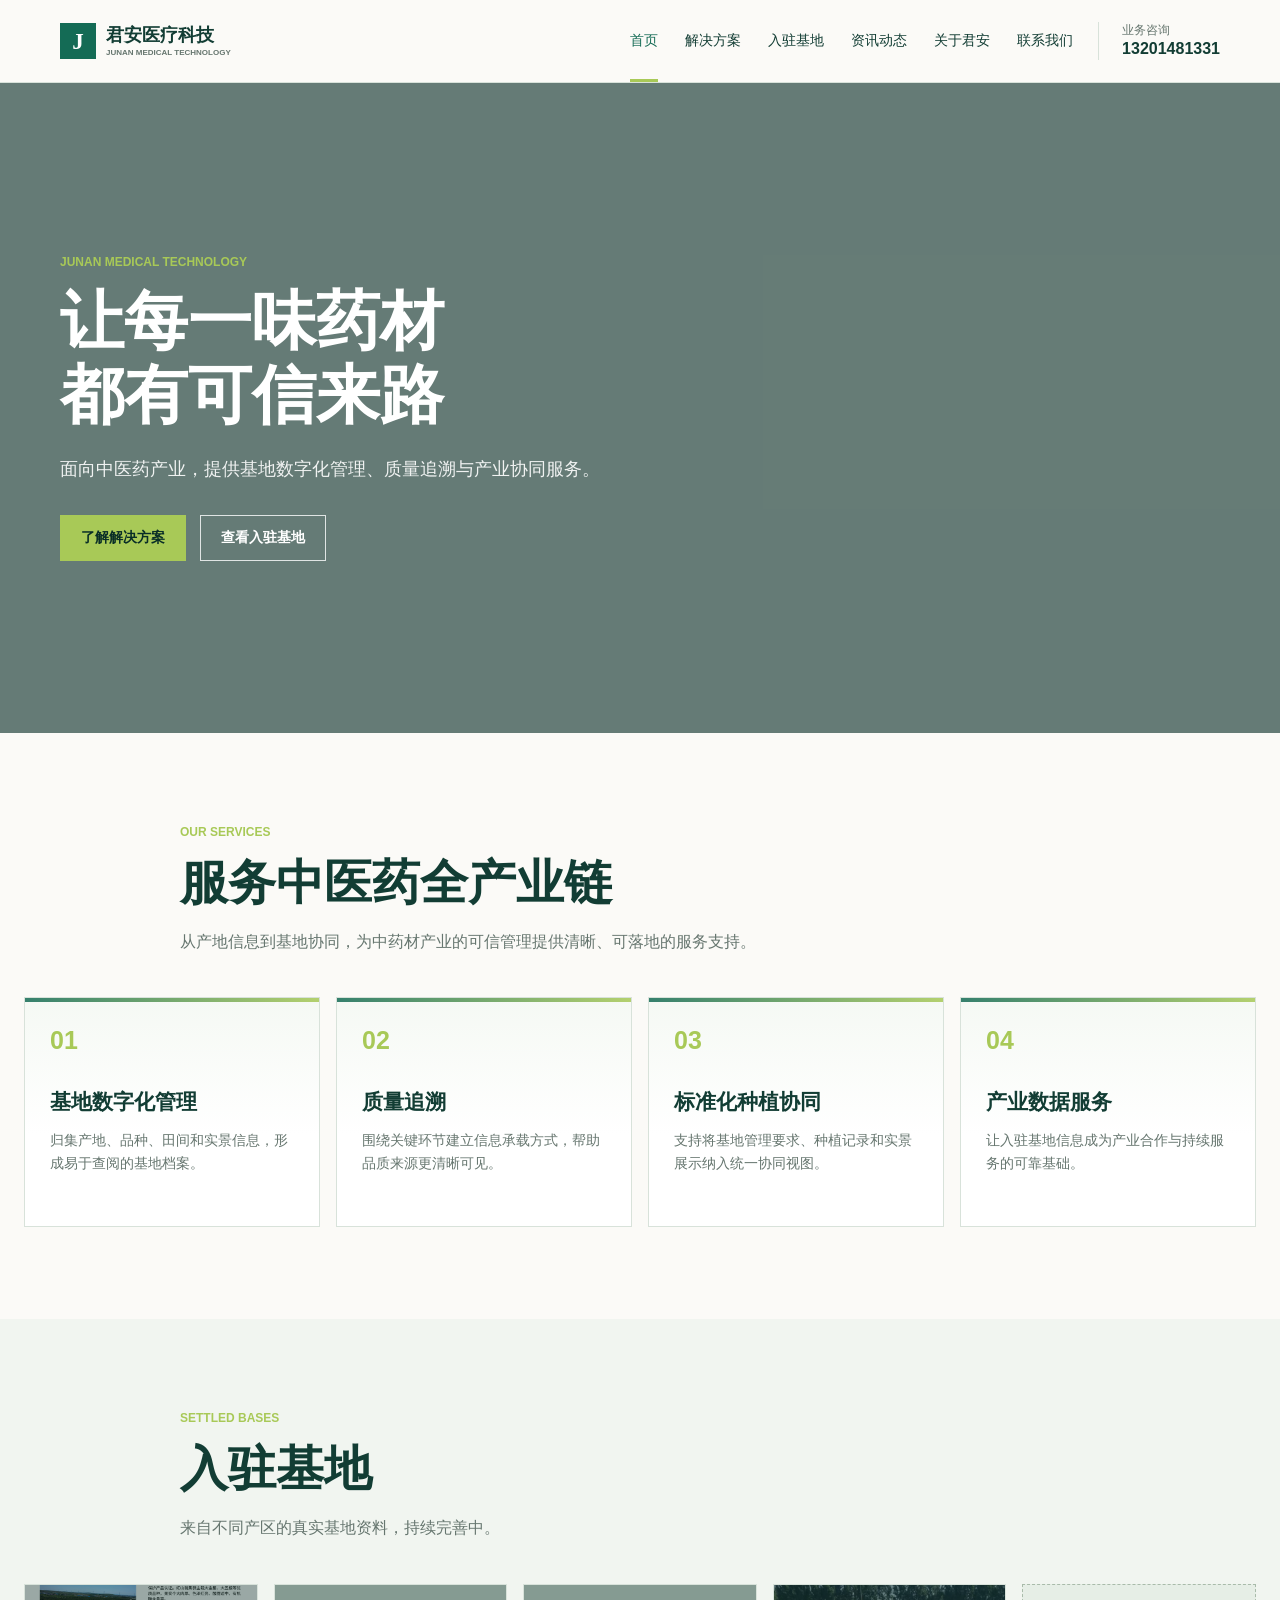
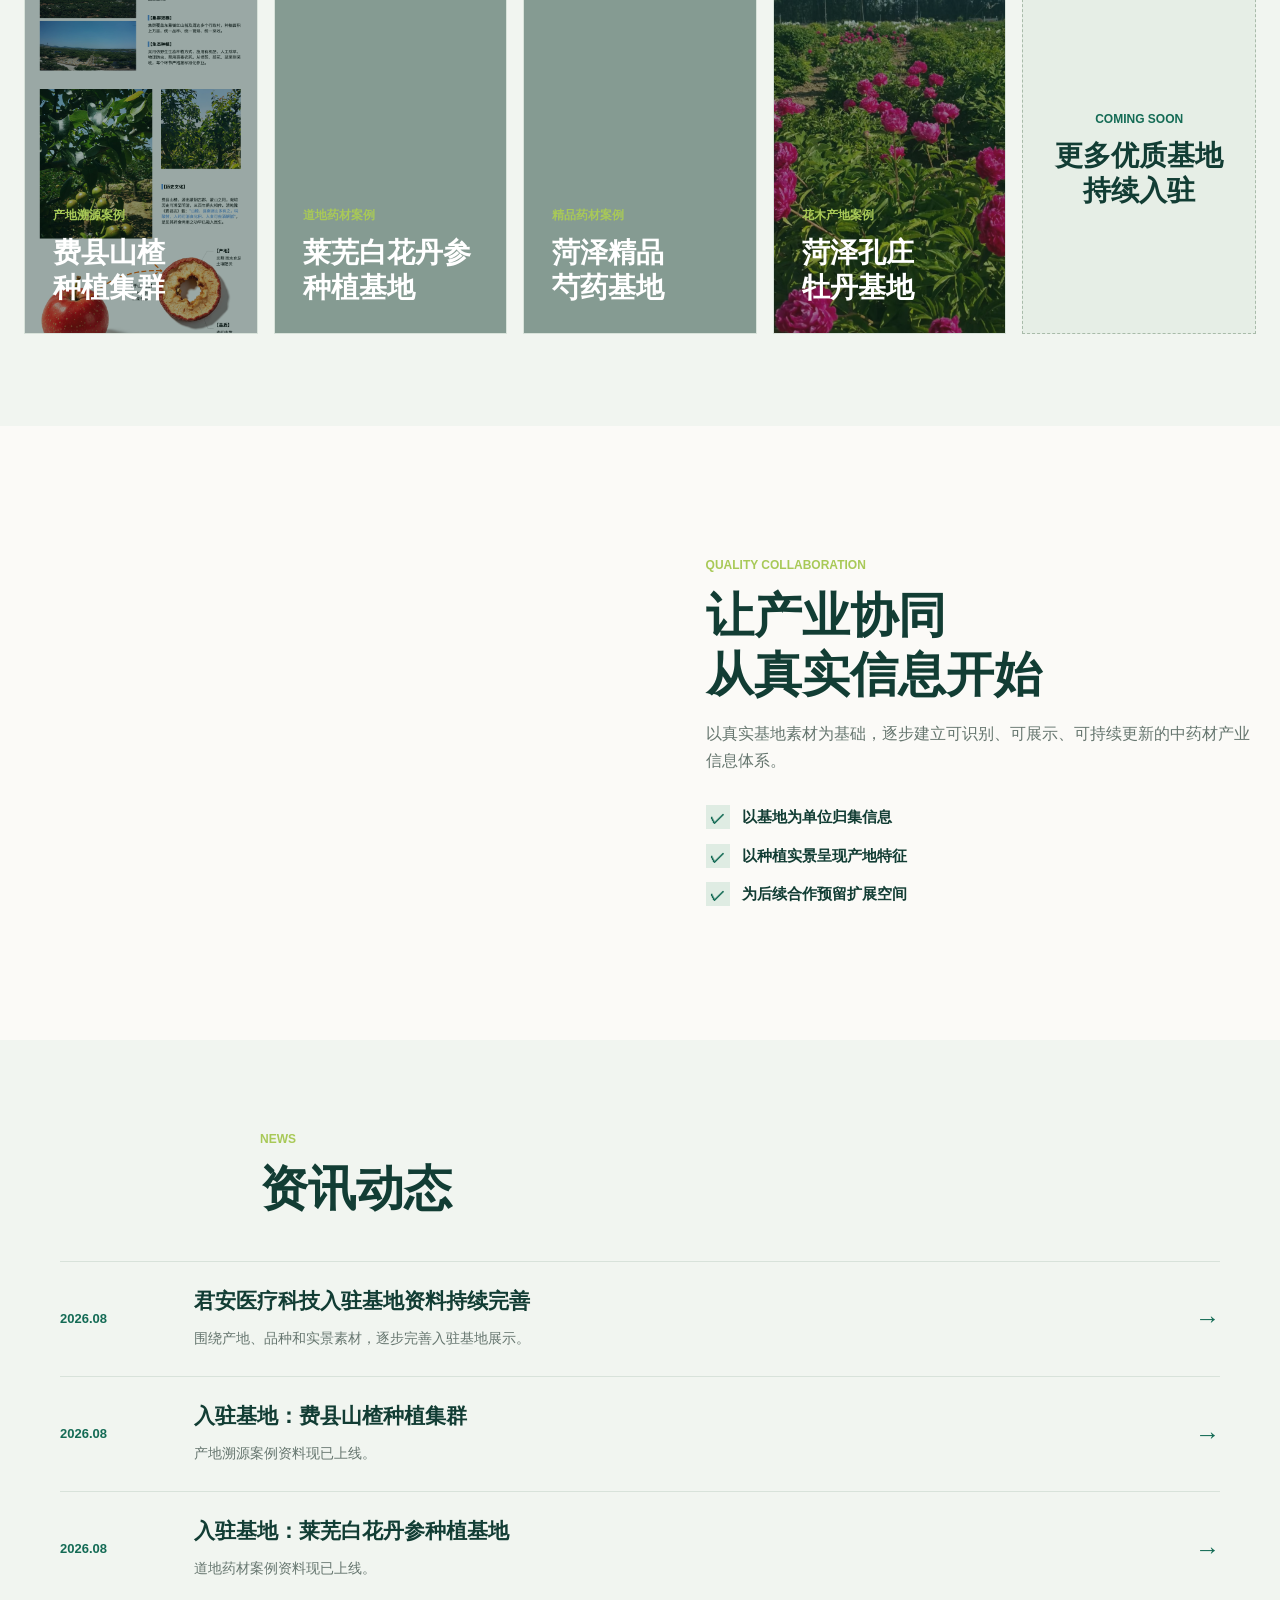
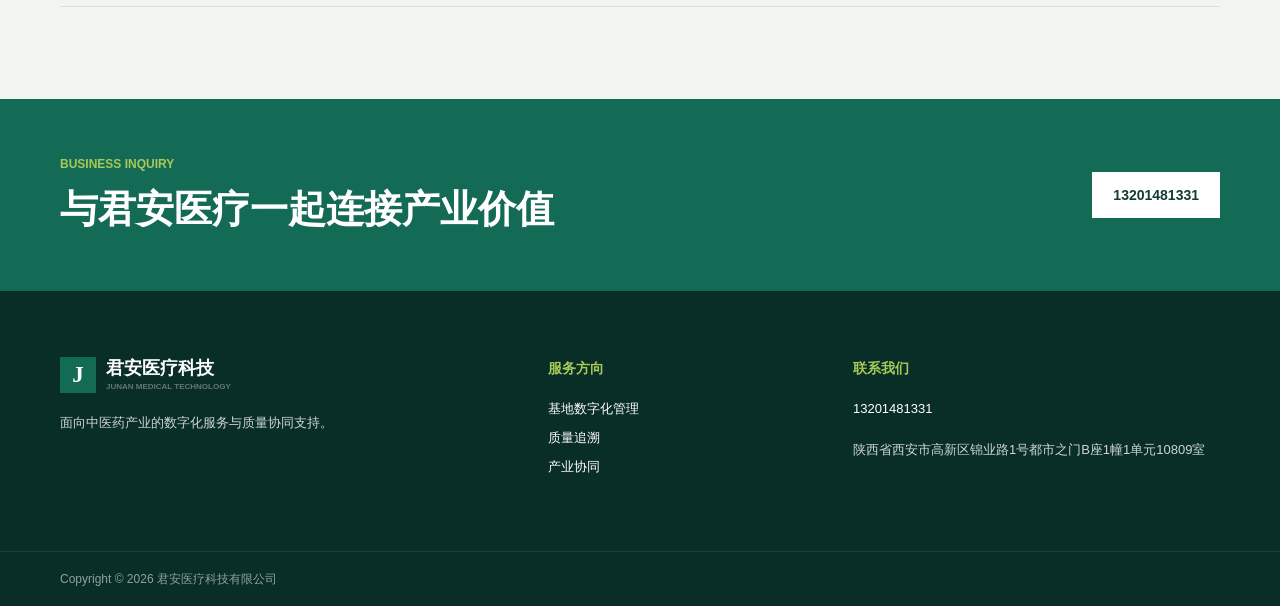
==== commit 2ecfdced: "style: 格式化 HTML 源码，恢复换行与缩进 将压缩成单行的 HTML 文件重新格式化为可读结构，便于后续维护。仅调整排版，不改变渲染效果。" ====
--- a/index.html
+++ b/index.html
@@ -1 +1,165 @@
-<!doctype html><html lang="zh-CN"><head><meta charset="UTF-8"><meta name="viewport" content="width=device-width, initial-scale=1.0"><meta name="description" content="君安医疗科技有限公司，面向中医药产业的数字化服务与质量协同支持。"><title>君安医疗科技有限公司</title><link rel="stylesheet" href="assets/styles.css"><script src="assets/app.js" defer></script></head><body data-page="home"><div data-site-header></div><main><section class="hero"><div class="image-shade"></div><div class="shell hero-content"><p class="eyebrow">JUNAN MEDICAL TECHNOLOGY</p><h1>让每一味药材<br>都有可信来路</h1><p>面向中医药产业，提供基地数字化管理、质量追溯与产业协同服务。</p><a class="button button-primary" href="solutions.html">了解解决方案</a><a class="button button-outline" href="bases.html">查看入驻基地</a></div></section><section class="section section-wide"><div class="shell section-heading"><p class="eyebrow">OUR SERVICES</p><h2>服务中医药全产业链</h2><p>从产地信息到基地协同，为中药材产业的可信管理提供清晰、可落地的服务支持。</p></div><div class="shell service-grid"><article class="service-card"><span class="service-number">01</span><h3>基地数字化管理</h3><p>归集产地、品种、田间和实景信息，形成易于查阅的基地档案。</p></article><article class="service-card"><span class="service-number">02</span><h3>质量追溯</h3><p>围绕关键环节建立信息承载方式，帮助品质来源更清晰可见。</p></article><article class="service-card"><span class="service-number">03</span><h3>标准化种植协同</h3><p>支持将基地管理要求、种植记录和实景展示纳入统一协同视图。</p></article><article class="service-card"><span class="service-number">04</span><h3>产业数据服务</h3><p>让入驻基地信息成为产业合作与持续服务的可靠基础。</p></article></div></section><section class="section section-alt section-wide"><div class="shell section-heading"><p class="eyebrow">SETTLED BASES</p><h2>入驻基地</h2><p>来自不同产区的真实基地资料，持续完善中。</p></div><div class="shell base-grid"><a class="base-card has-image shanzha" data-base="shanzha" href="base-detail.html?base=shanzha" style="background-image:url('assets/images/shanzha-base.png')"><div class="base-card-content"><p>产地溯源案例</p><h3>费县山楂<br>种植集群</h3></div></a><a class="base-card has-image danshen" data-base="danshen" href="base-detail.html?base=danshen" style="background-image:url('assets/images/danshen-base.png')"><div class="base-card-content"><p>道地药材案例</p><h3>莱芜白花丹参<br>种植基地</h3></div></a><a class="base-card has-image" data-base="peony" href="base-detail.html?base=peony" style="background-image:url('assets/images/peony-base.jpg')"><div class="base-card-content"><p>精品药材案例</p><h3>菏泽精品<br>芍药基地</h3></div></a><a class="base-card has-image mudan" data-base="mudan" href="base-detail.html?base=mudan" style="background-image:url('assets/images/mudan-base.jpg')"><div class="base-card-content"><p>花木产地案例</p><h3>菏泽孔庄<br>牡丹基地</h3></div></a><a class="base-card pending" data-base="pending" href="base-detail.html?base=pending"><div class="base-card-content"><p>COMING SOON</p><h3>更多优质基地<br>持续入驻</h3></div></a></div></section><section class="section section-wide"><div class="shell split"><div class="image-block" role="img" aria-label="莱芜白花丹参种植基地实景"></div><div class="split-content"><p class="eyebrow">QUALITY COLLABORATION</p><h2>让产业协同<br>从真实信息开始</h2><p>以真实基地素材为基础，逐步建立可识别、可展示、可持续更新的中药材产业信息体系。</p><ul class="check-list"><li>以基地为单位归集信息</li><li>以种植实景呈现产地特征</li><li>为后续合作预留扩展空间</li></ul></div></div></section><section class="section section-alt"><div class="shell section-heading"><p class="eyebrow">NEWS</p><h2>资讯动态</h2></div><div class="shell news-list"><a class="news-item" href="news.html"><time class="news-date">2026.08</time><div><h3>君安医疗科技入驻基地资料持续完善</h3><p>围绕产地、品种和实景素材，逐步完善入驻基地展示。</p></div><span class="arrow-link">→</span></a><a class="news-item" href="news.html"><time class="news-date">2026.08</time><div><h3>入驻基地：费县山楂种植集群</h3><p>产地溯源案例资料现已上线。</p></div><span class="arrow-link">→</span></a><a class="news-item" href="news.html"><time class="news-date">2026.08</time><div><h3>入驻基地：莱芜白花丹参种植基地</h3><p>道地药材案例资料现已上线。</p></div><span class="arrow-link">→</span></a></div></section><section class="consult-strip"><div class="shell"><div><p class="eyebrow">BUSINESS INQUIRY</p><h2>与君安医疗一起连接产业价值</h2></div><a class="button button-light" href="tel:13201481331">13201481331</a></div></section></main><div data-site-footer></div><button class="to-top" type="button" aria-label="回到顶部" data-to-top>↑</button></body></html>
+<!doctype html>
+<html lang="zh-CN">
+
+<head>
+  <meta charset="UTF-8">
+  <meta name="viewport" content="width=device-width, initial-scale=1.0">
+  <meta name="description" content="君安医疗科技有限公司，面向中医药产业的数字化服务与质量协同支持。">
+  <title>君安医疗科技有限公司</title>
+  <link rel="stylesheet" href="assets/styles.css">
+  <script src="assets/app.js" defer></script>
+</head>
+
+<body data-page="home">
+  <div data-site-header></div>
+  <main>
+    <section class="hero">
+      <div class="image-shade"></div>
+      <div class="shell hero-content">
+        <p class="eyebrow">JUNAN MEDICAL TECHNOLOGY</p>
+        <h1>让每一味药材<br>都有可信来路</h1>
+        <p>面向中医药产业，提供基地数字化管理、质量追溯与产业协同服务。</p>
+        <a class="button button-primary" href="solutions.html">了解解决方案</a>
+        <a class="button button-outline" href="bases.html">查看入驻基地</a>
+      </div>
+    </section>
+
+    <section class="section section-wide">
+      <div class="shell section-heading">
+        <p class="eyebrow">OUR SERVICES</p>
+        <h2>服务中医药全产业链</h2>
+        <p>从产地信息到基地协同，为中药材产业的可信管理提供清晰、可落地的服务支持。</p>
+      </div>
+      <div class="shell service-grid">
+        <article class="service-card">
+          <span class="service-number">01</span>
+          <h3>基地数字化管理</h3>
+          <p>归集产地、品种、田间和实景信息，形成易于查阅的基地档案。</p>
+        </article>
+        <article class="service-card">
+          <span class="service-number">02</span>
+          <h3>质量追溯</h3>
+          <p>围绕关键环节建立信息承载方式，帮助品质来源更清晰可见。</p>
+        </article>
+        <article class="service-card">
+          <span class="service-number">03</span>
+          <h3>标准化种植协同</h3>
+          <p>支持将基地管理要求、种植记录和实景展示纳入统一协同视图。</p>
+        </article>
+        <article class="service-card">
+          <span class="service-number">04</span>
+          <h3>产业数据服务</h3>
+          <p>让入驻基地信息成为产业合作与持续服务的可靠基础。</p>
+        </article>
+      </div>
+    </section>
+
+    <section class="section section-alt section-wide">
+      <div class="shell section-heading">
+        <p class="eyebrow">SETTLED BASES</p>
+        <h2>入驻基地</h2>
+        <p>来自不同产区的真实基地资料，持续完善中。</p>
+      </div>
+      <div class="shell base-grid">
+        <a class="base-card has-image shanzha" data-base="shanzha" href="base-detail.html?base=shanzha"
+          style="background-image:url('assets/images/shanzha-base.png')">
+          <div class="base-card-content">
+            <p>产地溯源案例</p>
+            <h3>费县山楂<br>种植集群</h3>
+          </div>
+        </a>
+        <a class="base-card has-image danshen" data-base="danshen" href="base-detail.html?base=danshen"
+          style="background-image:url('assets/images/danshen-base.png')">
+          <div class="base-card-content">
+            <p>道地药材案例</p>
+            <h3>莱芜白花丹参<br>种植基地</h3>
+          </div>
+        </a>
+        <a class="base-card has-image peony" data-base="peony" href="base-detail.html?base=peony"
+          style="background-image:url('assets/images/peony-base.jpg')">
+          <div class="base-card-content">
+            <p>精品药材案例</p>
+            <h3>菏泽精品<br>芍药基地</h3>
+          </div>
+        </a>
+        <a class="base-card has-image mudan" data-base="mudan" href="base-detail.html?base=mudan"
+          style="background-image:url('assets/images/mudan-base.jpg')">
+          <div class="base-card-content">
+            <p>花木产地案例</p>
+            <h3>菏泽孔庄<br>牡丹基地</h3>
+          </div>
+        </a>
+        <a class="base-card pending" data-base="pending" href="base-detail.html?base=pending">
+          <div class="base-card-content">
+            <p>COMING SOON</p>
+            <h3>更多优质基地<br>持续入驻</h3>
+          </div>
+        </a>
+      </div>
+    </section>
+
+    <section class="section section-wide">
+      <div class="shell split">
+        <div class="image-block" role="img" aria-label="莱芜白花丹参种植基地实景"></div>
+        <div class="split-content">
+          <p class="eyebrow">QUALITY COLLABORATION</p>
+          <h2>让产业协同<br>从真实信息开始</h2>
+          <p>以真实基地素材为基础，逐步建立可识别、可展示、可持续更新的中药材产业信息体系。</p>
+          <ul class="check-list">
+            <li>以基地为单位归集信息</li>
+            <li>以种植实景呈现产地特征</li>
+            <li>为后续合作预留扩展空间</li>
+          </ul>
+        </div>
+      </div>
+    </section>
+
+    <section class="section section-alt">
+      <div class="shell section-heading">
+        <p class="eyebrow">NEWS</p>
+        <h2>资讯动态</h2>
+      </div>
+      <div class="shell news-list">
+        <a class="news-item" href="news.html">
+          <time class="news-date">2026.08</time>
+          <div>
+            <h3>君安医疗科技入驻基地资料持续完善</h3>
+            <p>围绕产地、品种和实景素材，逐步完善入驻基地展示。</p>
+          </div>
+          <span class="arrow-link">→</span>
+        </a>
+        <a class="news-item" href="news.html">
+          <time class="news-date">2026.08</time>
+          <div>
+            <h3>入驻基地：费县山楂种植集群</h3>
+            <p>产地溯源案例资料现已上线。</p>
+          </div>
+          <span class="arrow-link">→</span>
+        </a>
+        <a class="news-item" href="news.html">
+          <time class="news-date">2026.08</time>
+          <div>
+            <h3>入驻基地：莱芜白花丹参种植基地</h3>
+            <p>道地药材案例资料现已上线。</p>
+          </div>
+          <span class="arrow-link">→</span>
+        </a>
+      </div>
+    </section>
+
+    <section class="consult-strip">
+      <div class="shell">
+        <div>
+          <p class="eyebrow">BUSINESS INQUIRY</p>
+          <h2>与君安医疗一起连接产业价值</h2>
+        </div>
+        <a class="button button-light" href="tel:13201481331">13201481331</a>
+      </div>
+    </section>
+  </main>
+
+  <div data-site-footer></div>
+  <button class="to-top" type="button" aria-label="回到顶部" data-to-top>↑</button>
+</body>
+
+</html>
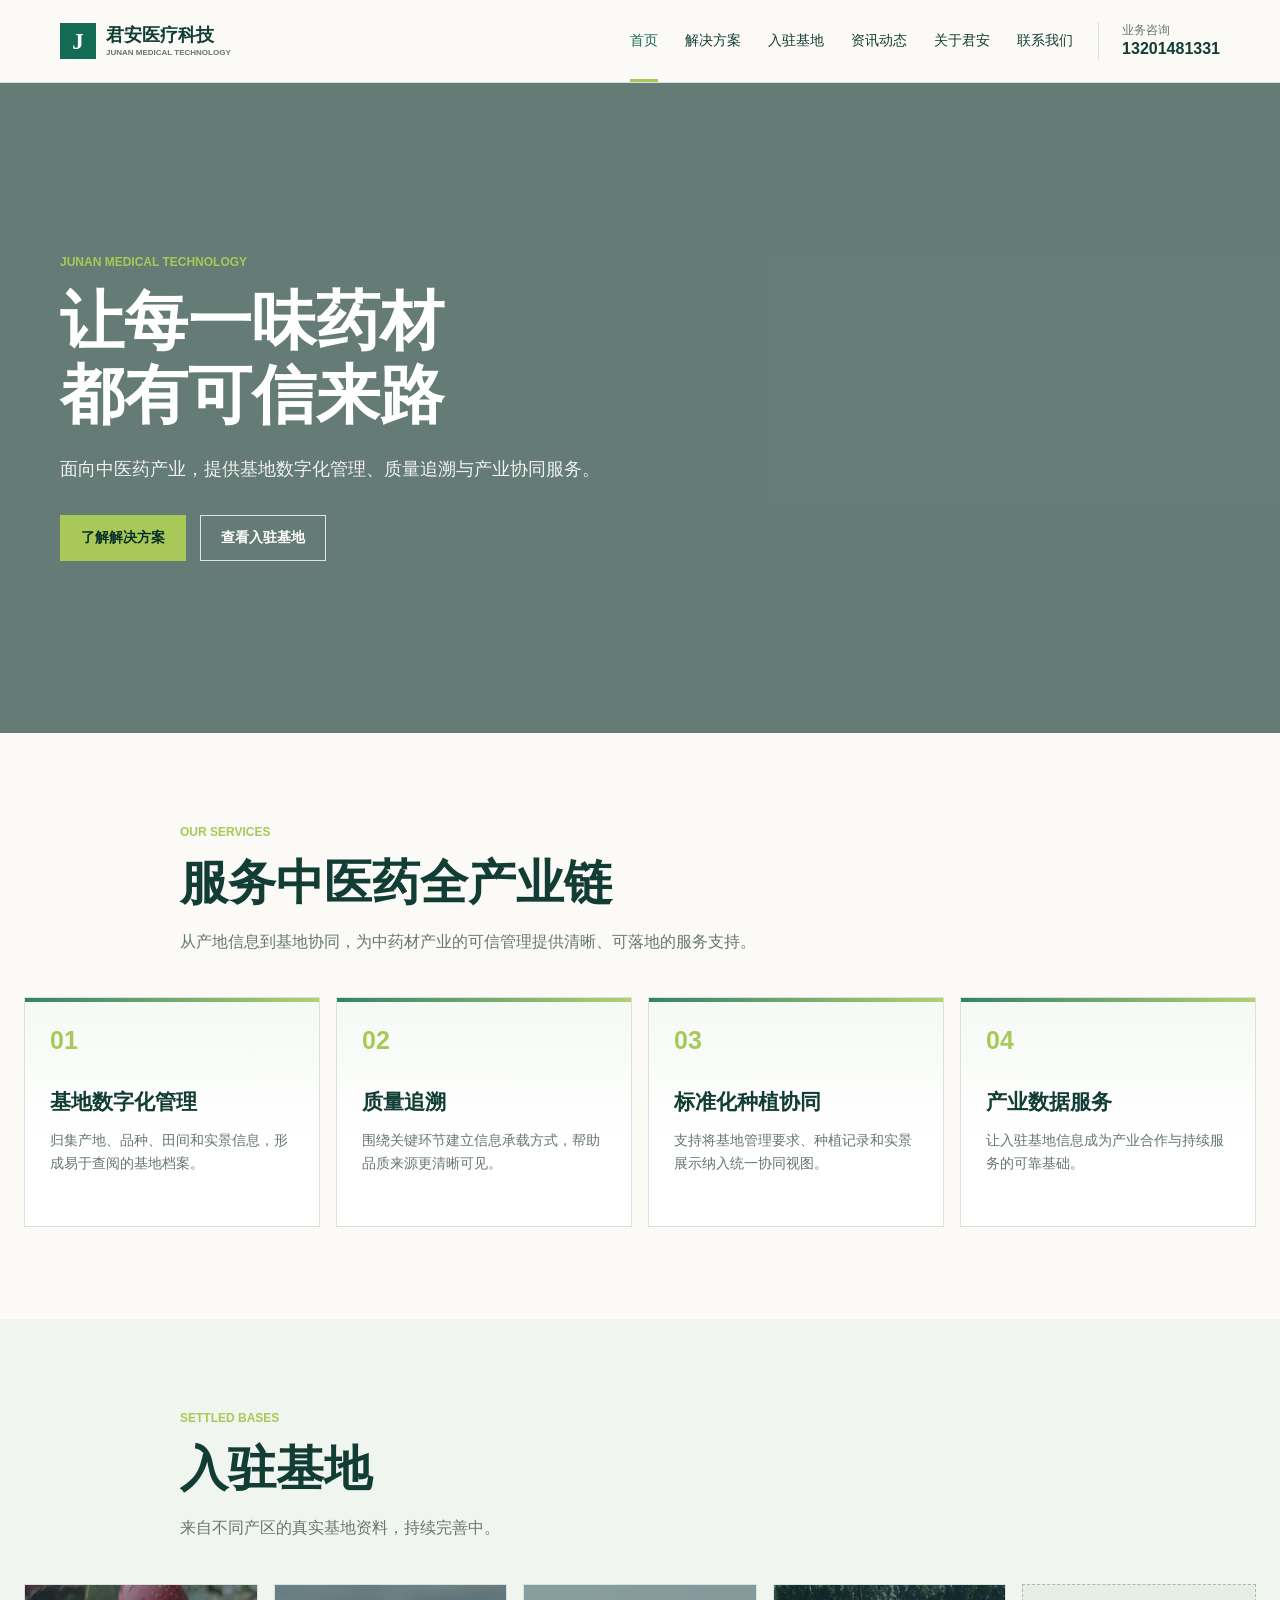
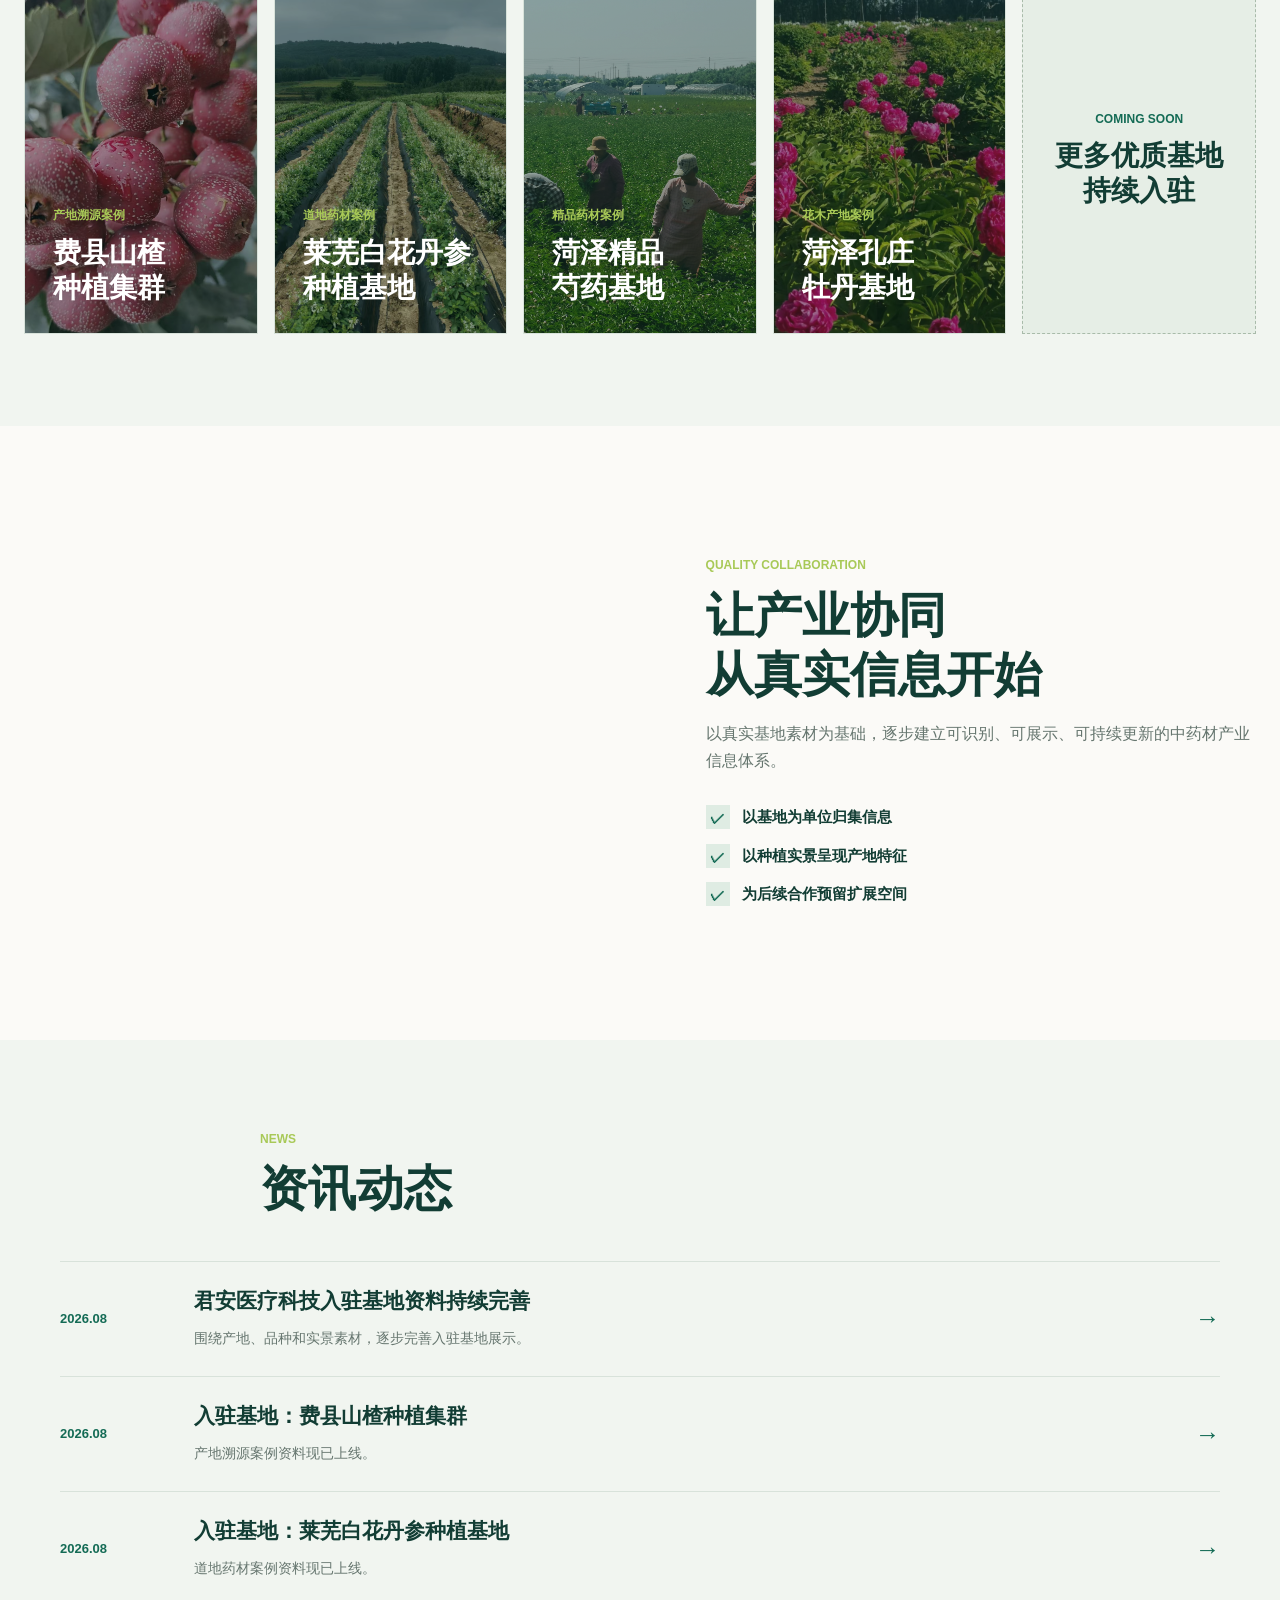
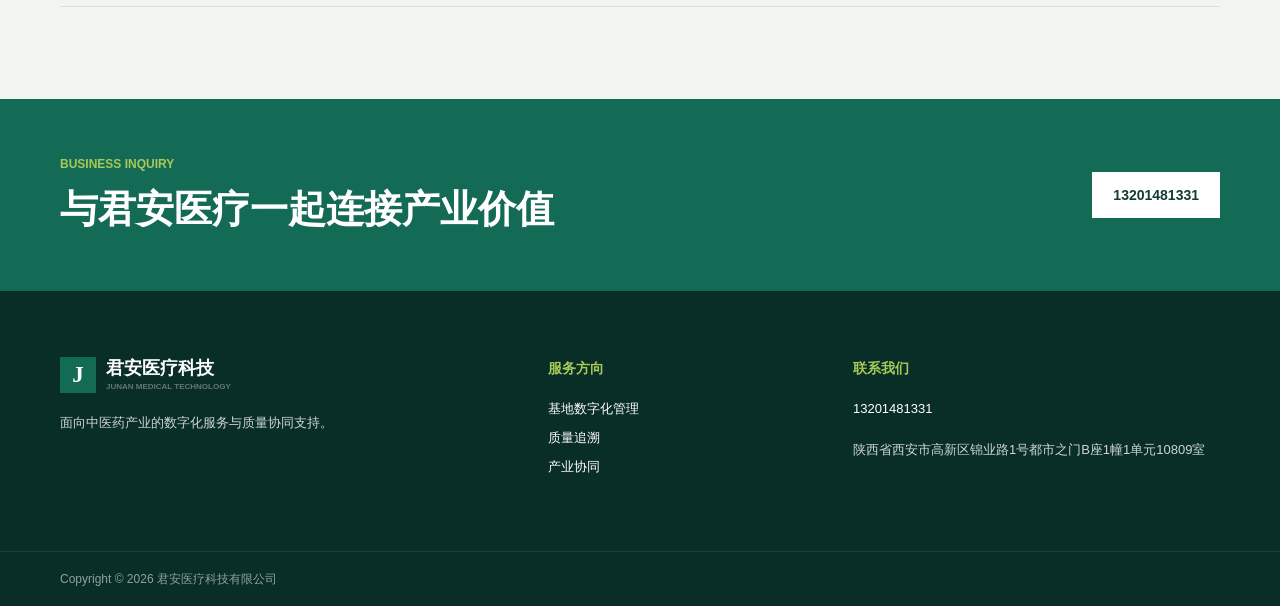
==== commit 777fd602: "feat: 更新入驻基地图片素材，恢复hero背景图" ====
--- a/index.html
+++ b/index.html
@@ -62,21 +62,21 @@
       </div>
       <div class="shell base-grid">
         <a class="base-card has-image shanzha" data-base="shanzha" href="base-detail.html?base=shanzha"
-          style="background-image:url('assets/images/shanzha-base.png')">
+          style="background-image:url('assets/images/shanzha-base.jpg')">
           <div class="base-card-content">
             <p>产地溯源案例</p>
             <h3>费县山楂<br>种植集群</h3>
           </div>
         </a>
         <a class="base-card has-image danshen" data-base="danshen" href="base-detail.html?base=danshen"
-          style="background-image:url('assets/images/danshen-base.png')">
+          style="background-image:url('assets/images/danshen-base.jpg')">
           <div class="base-card-content">
             <p>道地药材案例</p>
             <h3>莱芜白花丹参<br>种植基地</h3>
           </div>
         </a>
         <a class="base-card has-image peony" data-base="peony" href="base-detail.html?base=peony"
-          style="background-image:url('assets/images/peony-base.jpg')">
+          style="background-image:url('assets/images/peony-card.jpg')">
           <div class="base-card-content">
             <p>精品药材案例</p>
             <h3>菏泽精品<br>芍药基地</h3>
